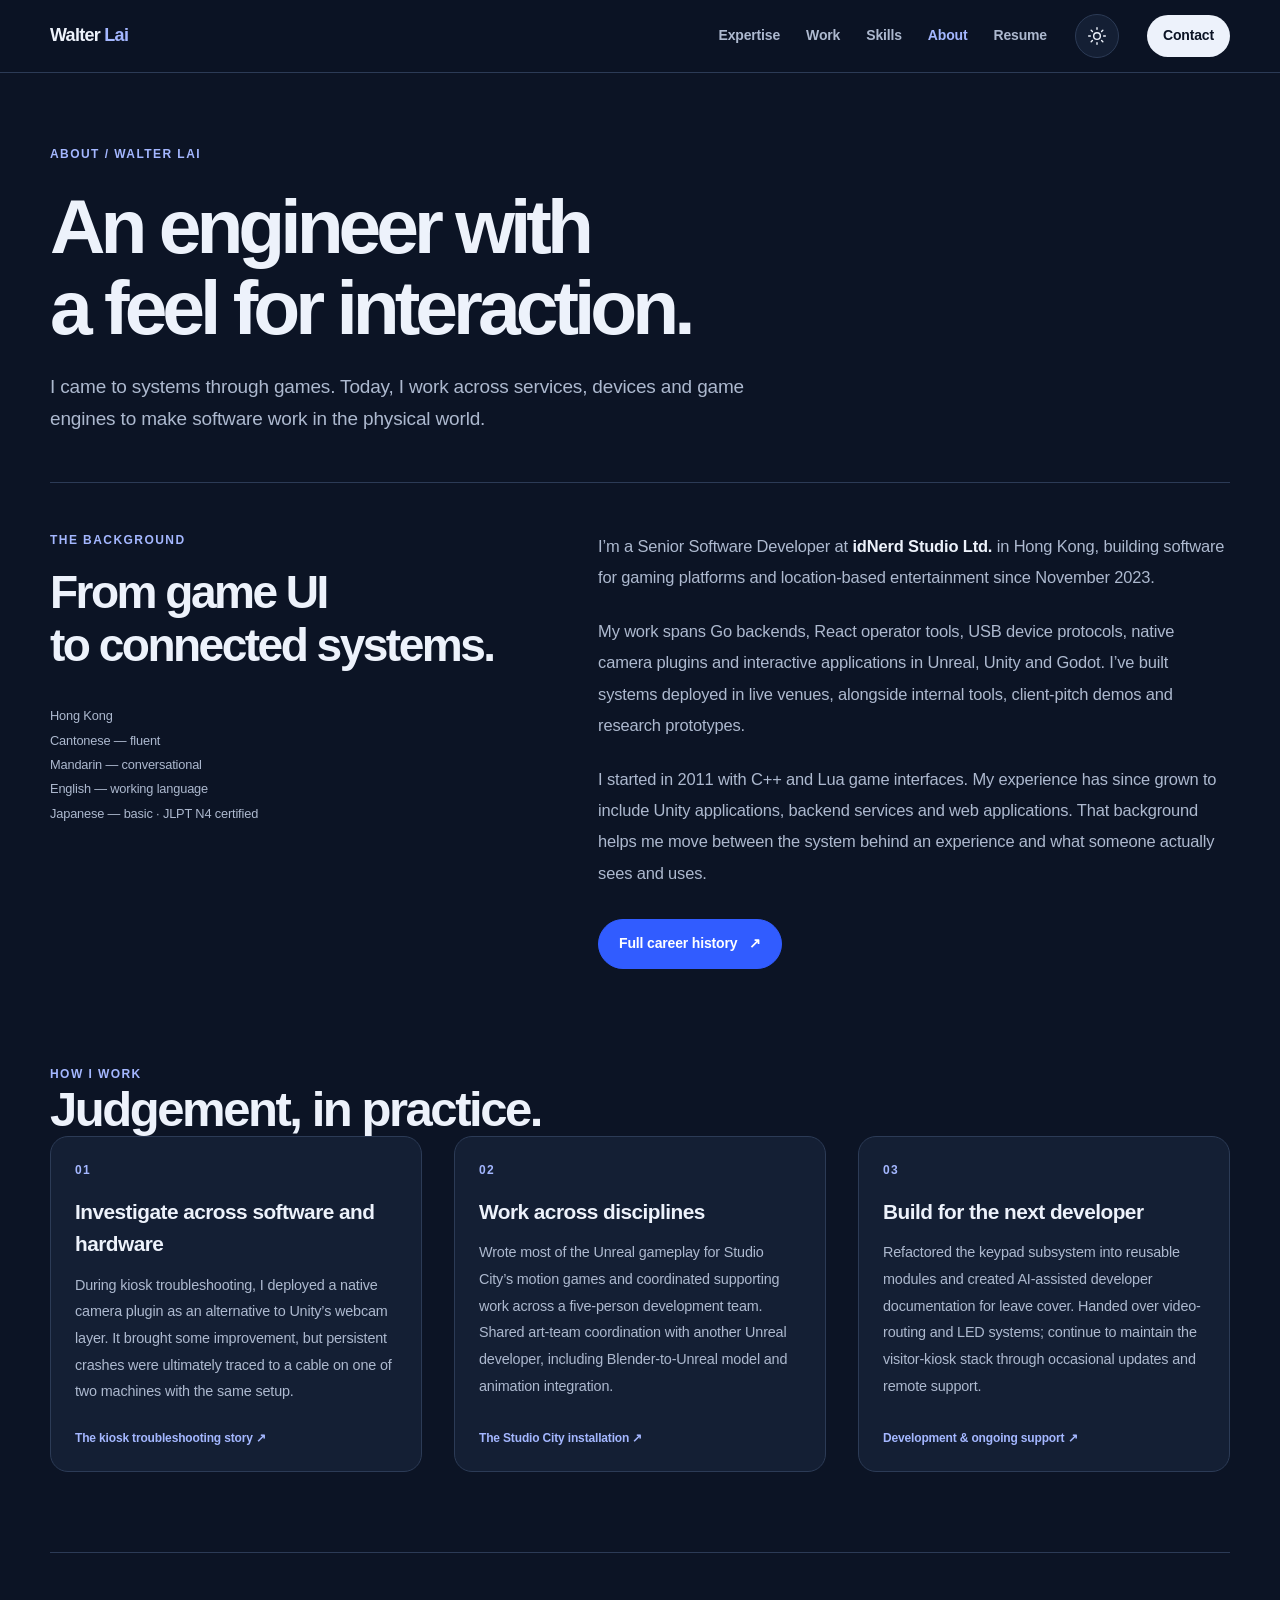
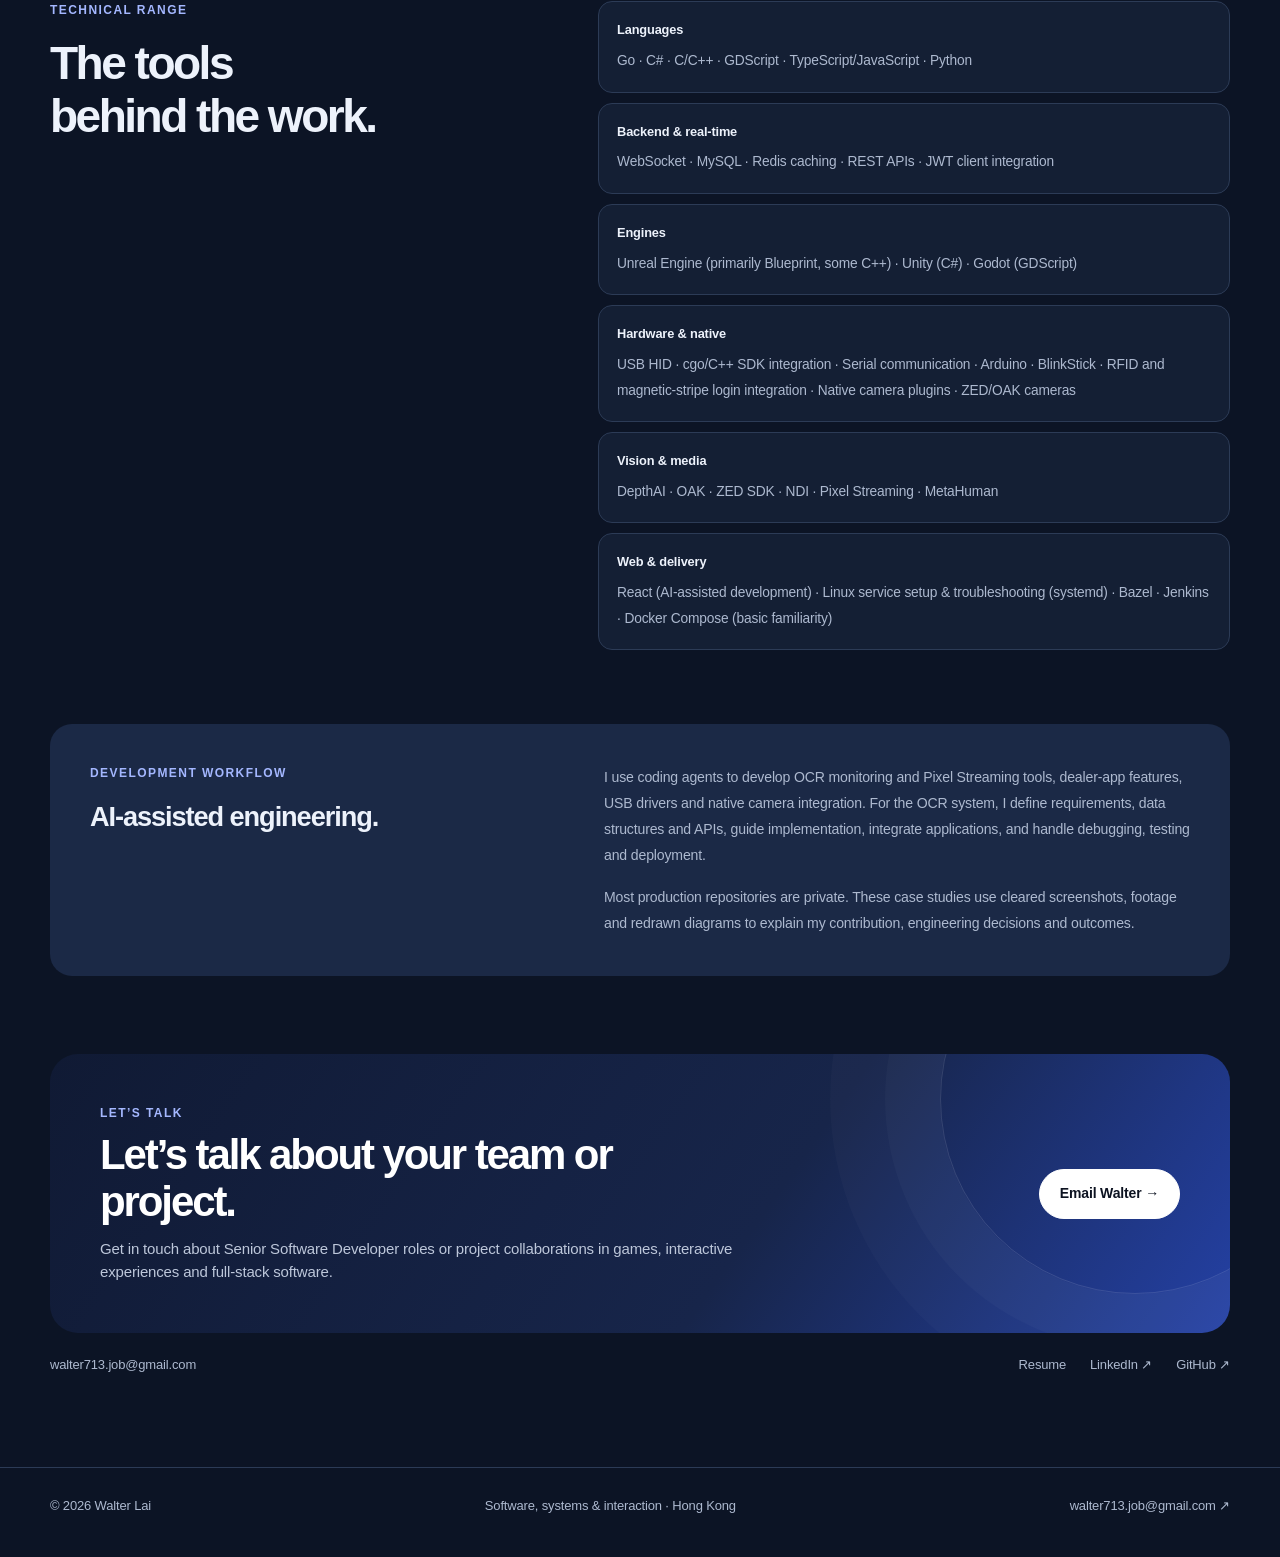
==== about/index.html @ 83c68d2c "Deploy 89b0aed Publish the approved portfolio snapshot.  Co-Authored-By: Codex <noreply@openai.com>" ====
<!DOCTYPE html><html lang="en" data-theme="dark"> <head><meta charset="utf-8"><meta name="viewport" content="width=device-width, initial-scale=1"><meta name="description" content="Hong Kong software developer working across Go systems, hardware and interactive experiences. Professional background, engineering approach and technical skills."><title>About — Walter Lai</title><link rel="canonical" href="https://walterlcy713.github.io/about/"><link rel="icon" href="/favicon.svg" type="image/svg+xml"><meta name="theme-color" content="#0c1425"><script>
      // Apply the saved choice before the first paint; dark is the default.
      let savedTheme;
      try { savedTheme = localStorage.getItem('walter-theme'); } catch {}
      const initialTheme = savedTheme === 'light' ? 'light' : 'dark';
      document.documentElement.dataset.theme = initialTheme;
      document.querySelector('meta[name="theme-color"]')?.setAttribute('content', initialTheme === 'dark' ? '#0c1425' : '#f7f8fb');
    </script><meta property="og:type" content="website"><meta property="og:site_name" content="Walter Lai"><meta property="og:title" content="About — Walter Lai"><meta property="og:description" content="Hong Kong software developer working across Go systems, hardware and interactive experiences. Professional background, engineering approach and technical skills."><meta property="og:image" content="https://walterlcy713.github.io/og.png"><meta property="og:url" content="https://walterlcy713.github.io/about/"><meta name="twitter:card" content="summary_large_image"><meta name="twitter:title" content="About — Walter Lai"><meta name="twitter:description" content="Hong Kong software developer working across Go systems, hardware and interactive experiences. Professional background, engineering approach and technical skills."><meta name="twitter:image" content="https://walterlcy713.github.io/og.png"><link rel="stylesheet" href="/_astro/about.DS9-HqsU.css">
<style>.about-story[data-astro-cid-kh7btl4r]{display:grid;grid-template-columns:1fr 1.35fr;gap:5rem;border-top:1px solid var(--line);padding-block:3rem}.about-story[data-astro-cid-kh7btl4r] h2[data-astro-cid-kh7btl4r],.skills-section[data-astro-cid-kh7btl4r] h2[data-astro-cid-kh7btl4r]{font-size:clamp(2rem,3.6vw,3.2rem);font-weight:750;letter-spacing:-.055em;line-height:1.15;margin-top:1rem}.location[data-astro-cid-kh7btl4r]{font-size:.8rem;color:var(--muted);line-height:1.9;margin-top:2rem}.story-copy[data-astro-cid-kh7btl4r] p[data-astro-cid-kh7btl4r]{font-size:1.03rem;color:var(--muted);line-height:1.9;margin-bottom:1.4rem}.story-copy[data-astro-cid-kh7btl4r] strong[data-astro-cid-kh7btl4r]{color:var(--ink);font-weight:600}.story-copy[data-astro-cid-kh7btl4r] .button[data-astro-cid-kh7btl4r]{margin-top:.5rem}.approach-section[data-astro-cid-kh7btl4r]{margin-top:3rem}.approach-grid[data-astro-cid-kh7btl4r]{display:grid;grid-template-columns:repeat(3,1fr);gap:2rem}.approach-grid[data-astro-cid-kh7btl4r] article[data-astro-cid-kh7btl4r]{border:1px solid var(--line);border-radius:18px;background:var(--panel);padding:24px;display:flex;flex-direction:column;align-items:start}.approach-grid[data-astro-cid-kh7btl4r] h3[data-astro-cid-kh7btl4r]{font-size:1.3rem;letter-spacing:-.025em;font-weight:550;margin-block:1rem .7rem}.approach-grid[data-astro-cid-kh7btl4r] article[data-astro-cid-kh7btl4r]>p[data-astro-cid-kh7btl4r]:not(.eyebrow){font-size:.9rem;color:var(--muted);line-height:1.85;margin-bottom:1.5rem}.approach-grid[data-astro-cid-kh7btl4r] .text-link[data-astro-cid-kh7btl4r]{margin-top:auto;font-size:.75rem}.skills-section[data-astro-cid-kh7btl4r]{margin-top:5rem;display:grid;grid-template-columns:1fr 1.35fr;gap:5rem;padding-top:3rem;border-top:1px solid var(--line)}.skills-section[data-astro-cid-kh7btl4r] dl[data-astro-cid-kh7btl4r]>div[data-astro-cid-kh7btl4r]{border:1px solid var(--line);background:var(--panel);border-radius:14px;padding:18px;margin-bottom:10px}.skills-section[data-astro-cid-kh7btl4r] dt[data-astro-cid-kh7btl4r]{font-size:.8rem;font-weight:600;margin-bottom:.5rem}.skills-section[data-astro-cid-kh7btl4r] dd[data-astro-cid-kh7btl4r]{color:var(--muted);font-size:.86rem;line-height:1.85}.workflow[data-astro-cid-kh7btl4r]{display:grid;grid-template-columns:1fr 1.35fr;gap:5rem;padding:2.5rem;border-radius:22px;background:var(--soft);margin-top:4rem}.workflow[data-astro-cid-kh7btl4r] h2[data-astro-cid-kh7btl4r]{font-size:1.7rem;letter-spacing:-.04em;font-weight:550;margin-top:.8rem}.workflow[data-astro-cid-kh7btl4r] div[data-astro-cid-kh7btl4r]>p[data-astro-cid-kh7btl4r]:not(.eyebrow){color:var(--muted);line-height:1.85;font-size:.88rem}.workflow[data-astro-cid-kh7btl4r] div[data-astro-cid-kh7btl4r]>p[data-astro-cid-kh7btl4r]+p[data-astro-cid-kh7btl4r]{margin-top:1rem}@media (max-width: 760px){.about-story[data-astro-cid-kh7btl4r],.skills-section[data-astro-cid-kh7btl4r],.workflow[data-astro-cid-kh7btl4r]{grid-template-columns:1fr;gap:2rem}.approach-grid[data-astro-cid-kh7btl4r]{grid-template-columns:1fr}.workflow[data-astro-cid-kh7btl4r]{padding:1.5rem}}
</style><script type="module">const t=document.querySelector(".theme-toggle"),c=e=>{document.documentElement.dataset.theme=e,document.querySelector('meta[name="theme-color"]')?.setAttribute("content",e==="dark"?"#0c1425":"#f7f8fb");const n=`Switch to ${e==="dark"?"light":"dark"} theme`;t?.setAttribute("aria-label",n),t?.setAttribute("title",n)};c(document.documentElement.dataset.theme==="light"?"light":"dark");t&&(t.hidden=!1,t.addEventListener("click",()=>{const e=document.documentElement.dataset.theme==="dark"?"light":"dark";c(e);try{localStorage.setItem("walter-theme",e)}catch{}}));const o=document.querySelector(".mobile-menu");o?.querySelectorAll("a").forEach(e=>{e.addEventListener("click",()=>{o.open=!1})});document.addEventListener("keydown",e=>{e.key!=="Escape"||!o?.open||(o.open=!1,o.querySelector("summary")?.focus())});
</script></head> <body> <a class="skip-link" href="#main">Skip to content</a> <header class="site-header"> <div class="site-width header-inner"> <a href="/" class="wordmark">Walter <span>Lai</span></a> <nav class="site-nav" aria-label="Main navigation"> <a href="/#expertise">Expertise</a><a href="/#work">Work</a><a href="/#skills">Skills</a><a href="/about/" aria-current="page">About</a><a href="/resume/">Resume</a> </nav> <button class="theme-toggle" type="button" aria-label="Switch to light theme" title="Switch to light theme" hidden> <svg class="theme-sun" width="20" height="20" viewBox="0 0 24 24" fill="none" stroke="currentColor" stroke-width="1.7" stroke-linecap="round" aria-hidden="true"><circle cx="12" cy="12" r="4"></circle><path d="M12 2v2m0 16v2M2 12h2m16 0h2M5 5l1.5 1.5m11 11L19 19M5 19l1.5-1.5m11-11L19 5"></path></svg> <svg class="theme-moon" width="20" height="20" viewBox="0 0 24 24" fill="none" stroke="currentColor" stroke-width="1.7" stroke-linecap="round" stroke-linejoin="round" aria-hidden="true"><path d="M20.5 13.5A8.5 8.5 0 0 1 10.5 3.5a8.5 8.5 0 1 0 10 10Z"></path></svg> </button> <a class="header-contact" href="mailto:walter713.job@gmail.com">Contact</a> <details class="mobile-menu"><summary>Menu</summary><nav aria-label="Mobile navigation"><a href="/#expertise">Expertise</a><a href="/#work">Work</a><a href="/#skills">Skills</a><a href="/about/">About</a><a href="/resume/">Resume</a></nav></details> </div> </header> <main id="main" class="site-width" tabindex="-1"> <header class="page-intro" data-astro-cid-kh7btl4r><p class="eyebrow accent" data-astro-cid-kh7btl4r>About / Walter Lai</p><h1 data-astro-cid-kh7btl4r>An engineer with<br data-astro-cid-kh7btl4r>a feel for interaction.</h1><p class="lede" data-astro-cid-kh7btl4r>I came to systems through games. Today, I work across services, devices and game engines to make software work in the physical world.</p></header> <section class="about-story" aria-labelledby="background-heading" data-astro-cid-kh7btl4r> <div data-astro-cid-kh7btl4r><p class="eyebrow accent" data-astro-cid-kh7btl4r>The background</p><h2 id="background-heading" data-astro-cid-kh7btl4r>From game UI<br data-astro-cid-kh7btl4r>to connected systems.</h2><p class="location" data-astro-cid-kh7btl4r>Hong Kong<br data-astro-cid-kh7btl4r>Cantonese — fluent<br data-astro-cid-kh7btl4r>Mandarin — conversational<br data-astro-cid-kh7btl4r>English — working language<br data-astro-cid-kh7btl4r>Japanese — basic · JLPT N4 certified</p></div> <div class="story-copy" data-astro-cid-kh7btl4r> <p data-astro-cid-kh7btl4r>I’m a Senior Software Developer at <strong data-astro-cid-kh7btl4r>idNerd Studio Ltd.</strong> in Hong Kong, building software for gaming platforms and location-based entertainment since November 2023.</p> <p data-astro-cid-kh7btl4r>My work spans Go backends, React operator tools, USB device protocols, native camera plugins and interactive applications in Unreal, Unity and Godot. I’ve built systems deployed in live venues, alongside internal tools, client-pitch demos and research prototypes.</p> <p data-astro-cid-kh7btl4r>I started in 2011 with C++ and Lua game interfaces. My experience has since grown to include Unity applications, backend services and web applications. That background helps me move between the system behind an experience and what someone actually sees and uses.</p> <a class="button button-primary" href="/resume/" data-astro-cid-kh7btl4r>Full career history <span aria-hidden="true" data-astro-cid-kh7btl4r>↗</span></a> </div> </section> <section class="approach-section" aria-labelledby="approach-heading" data-astro-cid-kh7btl4r> <p class="eyebrow accent" data-astro-cid-kh7btl4r>How I work</p><div class="section-heading" data-astro-cid-kh7btl4r><h2 id="approach-heading" data-astro-cid-kh7btl4r>Judgement, in practice.</h2></div> <div class="approach-grid" data-astro-cid-kh7btl4r><article data-astro-cid-kh7btl4r><p class="eyebrow accent" data-astro-cid-kh7btl4r>01</p><h3 data-astro-cid-kh7btl4r>Investigate across software and hardware</h3><p data-astro-cid-kh7btl4r>During kiosk troubleshooting, I deployed a native camera plugin as an alternative to Unity’s webcam layer. It brought some improvement, but persistent crashes were ultimately traced to a cable on one of two machines with the same setup.</p><a class="text-link" href="/projects/immersive-kiosk/" data-astro-cid-kh7btl4r>The kiosk troubleshooting story ↗</a></article><article data-astro-cid-kh7btl4r><p class="eyebrow accent" data-astro-cid-kh7btl4r>02</p><h3 data-astro-cid-kh7btl4r>Work across disciplines</h3><p data-astro-cid-kh7btl4r>Wrote most of the Unreal gameplay for Studio City’s motion games and coordinated supporting work across a five-person development team. Shared art-team coordination with another Unreal developer, including Blender-to-Unreal model and animation integration.</p><a class="text-link" href="/projects/attraction-games/" data-astro-cid-kh7btl4r>The Studio City installation ↗</a></article><article data-astro-cid-kh7btl4r><p class="eyebrow accent" data-astro-cid-kh7btl4r>03</p><h3 data-astro-cid-kh7btl4r>Build for the next developer</h3><p data-astro-cid-kh7btl4r>Refactored the keypad subsystem into reusable modules and created AI-assisted developer documentation for leave cover. Handed over video-routing and LED systems; continue to maintain the visitor-kiosk stack through occasional updates and remote support.</p><a class="text-link" href="/projects/immersive-kiosk/" data-astro-cid-kh7btl4r>Development &amp; ongoing support ↗</a></article></div> </section> <section class="skills-section" aria-labelledby="skills-heading" data-astro-cid-kh7btl4r><div data-astro-cid-kh7btl4r><p class="eyebrow accent" data-astro-cid-kh7btl4r>Technical range</p><h2 id="skills-heading" data-astro-cid-kh7btl4r>The tools<br data-astro-cid-kh7btl4r>behind the work.</h2></div><dl data-astro-cid-kh7btl4r><div data-astro-cid-kh7btl4r><dt data-astro-cid-kh7btl4r>Languages</dt><dd data-astro-cid-kh7btl4r>Go · C# · C/C++ · GDScript · TypeScript/JavaScript · Python</dd></div><div data-astro-cid-kh7btl4r><dt data-astro-cid-kh7btl4r>Backend &amp; real-time</dt><dd data-astro-cid-kh7btl4r>WebSocket · MySQL · Redis caching · REST APIs · JWT client integration</dd></div><div data-astro-cid-kh7btl4r><dt data-astro-cid-kh7btl4r>Engines</dt><dd data-astro-cid-kh7btl4r>Unreal Engine (primarily Blueprint, some C++) · Unity (C#) · Godot (GDScript)</dd></div><div data-astro-cid-kh7btl4r><dt data-astro-cid-kh7btl4r>Hardware &amp; native</dt><dd data-astro-cid-kh7btl4r>USB HID · cgo/C++ SDK integration · Serial communication · Arduino · BlinkStick · RFID and magnetic-stripe login integration · Native camera plugins · ZED/OAK cameras</dd></div><div data-astro-cid-kh7btl4r><dt data-astro-cid-kh7btl4r>Vision &amp; media</dt><dd data-astro-cid-kh7btl4r>DepthAI · OAK · ZED SDK · NDI · Pixel Streaming · MetaHuman</dd></div><div data-astro-cid-kh7btl4r><dt data-astro-cid-kh7btl4r>Web &amp; delivery</dt><dd data-astro-cid-kh7btl4r>React (AI-assisted development) · Linux service setup &amp; troubleshooting (systemd) · Bazel · Jenkins · Docker Compose (basic familiarity)</dd></div></dl></section> <section class="workflow" aria-labelledby="workflow-heading" data-astro-cid-kh7btl4r><div data-astro-cid-kh7btl4r><p class="eyebrow accent" data-astro-cid-kh7btl4r>Development workflow</p><h2 id="workflow-heading" data-astro-cid-kh7btl4r>AI-assisted engineering.</h2></div><div data-astro-cid-kh7btl4r><p data-astro-cid-kh7btl4r>I use coding agents to develop OCR monitoring and Pixel Streaming tools, dealer-app features, USB drivers and native camera integration. For the OCR system, I define requirements, data structures and APIs, guide implementation, integrate applications, and handle debugging, testing and deployment.</p><p data-astro-cid-kh7btl4r>Most production repositories are private. These case studies use cleared screenshots, footage and redrawn diagrams to explain my contribution, engineering decisions and outcomes.</p></div></section> <section class="contact-section" aria-labelledby="contact-heading"> <div class="contact-callout"> <div> <p class="eyebrow">Let’s talk</p> <h2 id="contact-heading">Let’s talk about your team or project.</h2> <p>Get in touch about Senior Software Developer roles or project collaborations in games, interactive experiences and full-stack software.</p> </div> <a class="button" href="mailto:walter713.job@gmail.com">Email Walter →</a> </div> <div class="contact-links"> <a href="mailto:walter713.job@gmail.com">walter713.job@gmail.com</a> <div class="social-links"> <a href="/resume/">Resume</a> <a href="https://www.linkedin.com/in/walter-lai-03a756169/" target="_blank" rel="noopener noreferrer">LinkedIn ↗</a> <a href="https://github.com/walterlcy713" target="_blank" rel="noopener noreferrer">GitHub ↗</a> </div> </div> </section> </main> <footer class="site-footer"> <div class="site-width footer-inner"> <span>© 2026 Walter Lai</span> <span>Software, systems & interaction · Hong Kong</span> <a href="mailto:walter713.job@gmail.com">walter713.job@gmail.com ↗</a> </div> </footer>  </body> </html>
---- _astro/about.DS9-HqsU.css ----
*,:before,:after{--tw-border-spacing-x: 0;--tw-border-spacing-y: 0;--tw-translate-x: 0;--tw-translate-y: 0;--tw-rotate: 0;--tw-skew-x: 0;--tw-skew-y: 0;--tw-scale-x: 1;--tw-scale-y: 1;--tw-pan-x: ;--tw-pan-y: ;--tw-pinch-zoom: ;--tw-scroll-snap-strictness: proximity;--tw-gradient-from-position: ;--tw-gradient-via-position: ;--tw-gradient-to-position: ;--tw-ordinal: ;--tw-slashed-zero: ;--tw-numeric-figure: ;--tw-numeric-spacing: ;--tw-numeric-fraction: ;--tw-ring-inset: ;--tw-ring-offset-width: 0px;--tw-ring-offset-color: #fff;--tw-ring-color: rgb(59 130 246 / .5);--tw-ring-offset-shadow: 0 0 #0000;--tw-ring-shadow: 0 0 #0000;--tw-shadow: 0 0 #0000;--tw-shadow-colored: 0 0 #0000;--tw-blur: ;--tw-brightness: ;--tw-contrast: ;--tw-grayscale: ;--tw-hue-rotate: ;--tw-invert: ;--tw-saturate: ;--tw-sepia: ;--tw-drop-shadow: ;--tw-backdrop-blur: ;--tw-backdrop-brightness: ;--tw-backdrop-contrast: ;--tw-backdrop-grayscale: ;--tw-backdrop-hue-rotate: ;--tw-backdrop-invert: ;--tw-backdrop-opacity: ;--tw-backdrop-saturate: ;--tw-backdrop-sepia: ;--tw-contain-size: ;--tw-contain-layout: ;--tw-contain-paint: ;--tw-contain-style: }::backdrop{--tw-border-spacing-x: 0;--tw-border-spacing-y: 0;--tw-translate-x: 0;--tw-translate-y: 0;--tw-rotate: 0;--tw-skew-x: 0;--tw-skew-y: 0;--tw-scale-x: 1;--tw-scale-y: 1;--tw-pan-x: ;--tw-pan-y: ;--tw-pinch-zoom: ;--tw-scroll-snap-strictness: proximity;--tw-gradient-from-position: ;--tw-gradient-via-position: ;--tw-gradient-to-position: ;--tw-ordinal: ;--tw-slashed-zero: ;--tw-numeric-figure: ;--tw-numeric-spacing: ;--tw-numeric-fraction: ;--tw-ring-inset: ;--tw-ring-offset-width: 0px;--tw-ring-offset-color: #fff;--tw-ring-color: rgb(59 130 246 / .5);--tw-ring-offset-shadow: 0 0 #0000;--tw-ring-shadow: 0 0 #0000;--tw-shadow: 0 0 #0000;--tw-shadow-colored: 0 0 #0000;--tw-blur: ;--tw-brightness: ;--tw-contrast: ;--tw-grayscale: ;--tw-hue-rotate: ;--tw-invert: ;--tw-saturate: ;--tw-sepia: ;--tw-drop-shadow: ;--tw-backdrop-blur: ;--tw-backdrop-brightness: ;--tw-backdrop-contrast: ;--tw-backdrop-grayscale: ;--tw-backdrop-hue-rotate: ;--tw-backdrop-invert: ;--tw-backdrop-opacity: ;--tw-backdrop-saturate: ;--tw-backdrop-sepia: ;--tw-contain-size: ;--tw-contain-layout: ;--tw-contain-paint: ;--tw-contain-style: }*,:before,:after{box-sizing:border-box;border-width:0;border-style:solid;border-color:#e5e7eb}:before,:after{--tw-content: ""}html,:host{line-height:1.5;-webkit-text-size-adjust:100%;-moz-tab-size:4;-o-tab-size:4;tab-size:4;font-family:ui-sans-serif,system-ui,sans-serif,"Apple Color Emoji","Segoe UI Emoji",Segoe UI Symbol,"Noto Color Emoji";font-feature-settings:normal;font-variation-settings:normal;-webkit-tap-highlight-color:transparent}body{margin:0;line-height:inherit}hr{height:0;color:inherit;border-top-width:1px}abbr:where([title]){-webkit-text-decoration:underline dotted;text-decoration:underline dotted}h1,h2,h3,h4,h5,h6{font-size:inherit;font-weight:inherit}a{color:inherit;text-decoration:inherit}b,strong{font-weight:bolder}code,kbd,samp,pre{font-family:ui-monospace,SFMono-Regular,Menlo,Monaco,Consolas,Liberation Mono,Courier New,monospace;font-feature-settings:normal;font-variation-settings:normal;font-size:1em}small{font-size:80%}sub,sup{font-size:75%;line-height:0;position:relative;vertical-align:baseline}sub{bottom:-.25em}sup{top:-.5em}table{text-indent:0;border-color:inherit;border-collapse:collapse}button,input,optgroup,select,textarea{font-family:inherit;font-feature-settings:inherit;font-variation-settings:inherit;font-size:100%;font-weight:inherit;line-height:inherit;letter-spacing:inherit;color:inherit;margin:0;padding:0}button,select{text-transform:none}button,input:where([type=button]),input:where([type=reset]),input:where([type=submit]){-webkit-appearance:button;background-color:transparent;background-image:none}:-moz-focusring{outline:auto}:-moz-ui-invalid{box-shadow:none}progress{vertical-align:baseline}::-webkit-inner-spin-button,::-webkit-outer-spin-button{height:auto}[type=search]{-webkit-appearance:textfield;outline-offset:-2px}::-webkit-search-decoration{-webkit-appearance:none}::-webkit-file-upload-button{-webkit-appearance:button;font:inherit}summary{display:list-item}blockquote,dl,dd,h1,h2,h3,h4,h5,h6,hr,figure,p,pre{margin:0}fieldset{margin:0;padding:0}legend{padding:0}ol,ul,menu{list-style:none;margin:0;padding:0}dialog{padding:0}textarea{resize:vertical}input::-moz-placeholder,textarea::-moz-placeholder{opacity:1;color:#9ca3af}input::placeholder,textarea::placeholder{opacity:1;color:#9ca3af}button,[role=button]{cursor:pointer}:disabled{cursor:default}img,svg,video,canvas,audio,iframe,embed,object{display:block;vertical-align:middle}img,video{max-width:100%;height:auto}[hidden]:where(:not([hidden=until-found])){display:none}.static{position:static}.fixed{position:fixed}.absolute{position:absolute}.relative{position:relative}.sticky{position:sticky}.block{display:block}.flex{display:flex}.table{display:table}.grid{display:grid}.hidden{display:none}.flex-shrink{flex-shrink:1}.transform{transform:translate(var(--tw-translate-x),var(--tw-translate-y)) rotate(var(--tw-rotate)) skew(var(--tw-skew-x)) skewY(var(--tw-skew-y)) scaleX(var(--tw-scale-x)) scaleY(var(--tw-scale-y))}.flex-wrap{flex-wrap:wrap}.border{border-width:1px}.uppercase{text-transform:uppercase}.underline{text-decoration-line:underline}.filter{filter:var(--tw-blur) var(--tw-brightness) var(--tw-contrast) var(--tw-grayscale) var(--tw-hue-rotate) var(--tw-invert) var(--tw-saturate) var(--tw-sepia) var(--tw-drop-shadow)}.transition{transition-property:color,background-color,border-color,text-decoration-color,fill,stroke,opacity,box-shadow,transform,filter,backdrop-filter;transition-timing-function:cubic-bezier(.4,0,.2,1);transition-duration:.15s}:root{color-scheme:dark;--paper: #0c1425;--ink: #edf2fb;--muted: #adb9cf;--line: #2c3b56;--accent: #a4b7ff;--action: #315cff;--action-hover: #2449df;--soft: #1b2946;--green: #69d5b0;--panel: #141f34;--navy: #182746;--header: rgba(12,20,37,.93);--inverse: #0c1425;--selection: #314b86;--shadow: 0 18px 60px rgba(0,0,0,.18)}:root[data-theme=light]{color-scheme:light;--paper: #f7f8fb;--ink: #0d1321;--muted: #5b6474;--line: #dfe4ec;--accent: #315cff;--soft: #edf1ff;--green: #16835b;--panel: #fff;--navy: #101a34;--header: rgba(247,248,251,.93);--inverse: #fff;--selection: #d7e1ff;--shadow: 0 18px 60px rgba(20,31,59,.08)}*{box-sizing:border-box}html{scroll-behavior:smooth;scroll-padding-top:6rem}body{margin:0;background:var(--paper);color:var(--ink);font-family:Inter,ui-sans-serif,-apple-system,BlinkMacSystemFont,Segoe UI,sans-serif;line-height:1.55;letter-spacing:-.01em;-webkit-font-smoothing:antialiased}::-moz-selection{background:var(--selection);color:var(--ink)}::selection{background:var(--selection);color:var(--ink)}a{color:inherit}button,input{font:inherit}button,a{-webkit-tap-highlight-color:transparent}:focus-visible{outline:2px solid var(--accent);outline-offset:5px}img{display:block;max-width:100%}.site-width{width:min(100% - 40px,1180px);margin-inline:auto}.site-header{position:sticky;top:0;z-index:20;background:var(--header);backdrop-filter:blur(18px);border-bottom:1px solid var(--line)}.header-inner{min-height:72px;display:flex;align-items:center;justify-content:space-between;gap:28px}.wordmark{font-size:18px;font-weight:800;letter-spacing:-.04em;text-decoration:none;white-space:nowrap}.wordmark span{color:var(--accent)}.site-nav{display:flex;align-items:center;gap:26px;color:var(--muted);font-size:14px;font-weight:650;margin-left:auto}.site-nav a{text-decoration:none;padding-block:.7rem}.site-nav a:hover,.site-nav a[aria-current=page]{color:var(--accent)}.header-contact{padding:10px 16px;background:var(--ink);color:var(--inverse);border-radius:999px;font-size:14px;font-weight:750;text-decoration:none;white-space:nowrap}.header-contact:hover{background:var(--action);color:#fff}.theme-toggle{display:inline-grid;place-items:center;flex-shrink:0;width:44px;height:44px;border:1px solid var(--line);border-radius:50%;background:var(--panel);color:var(--ink);cursor:pointer}.theme-toggle:hover{border-color:var(--accent);color:var(--accent)}.theme-toggle[hidden],.theme-moon{display:none}:root[data-theme=light] .theme-sun{display:none}:root[data-theme=light] .theme-moon{display:block}.mobile-menu{display:none}.skip-link{position:absolute;top:-100px;left:1rem;padding:.75rem;z-index:30;background:var(--ink);color:var(--inverse)}.skip-link:focus{top:1rem}.eyebrow{font-size:12px;font-weight:800;letter-spacing:.12em;text-transform:uppercase;line-height:1.6}.accent{color:var(--accent)}.button{display:inline-flex;justify-content:center;align-items:center;gap:.75rem;min-height:48px;padding:13px 20px;border:1px solid var(--line);border-radius:999px;background:var(--panel);color:var(--ink);text-decoration:none;font-size:14px;font-weight:750;transition:transform .2s,box-shadow .2s,background .2s}.button-primary{background:var(--action);border-color:var(--action);color:#fff}.button:hover{transform:translateY(-1px);box-shadow:0 10px 26px #315cff26}.button-primary:hover{background:var(--action-hover)}.text-link{color:var(--accent);font-size:14px;font-weight:700;text-decoration:none}.text-link:hover{text-decoration:underline;text-underline-offset:4px}.page-intro{padding:72px 0 48px}.page-intro h1{font-size:clamp(2.8rem,6vw,5rem);line-height:1.05;letter-spacing:-.065em;font-weight:800;margin:22px 0 24px;max-width:1000px}.page-intro .lede{max-width:760px;font-size:19px;line-height:1.65;color:var(--muted)}.section-heading{display:flex;justify-content:space-between;align-items:end;gap:30px}.section-heading h2{font-size:clamp(32px,4vw,49px);font-weight:750;letter-spacing:-.05em;line-height:1.05}.tags{display:flex;flex-wrap:wrap;gap:6px}.tag{border:1px solid var(--line);border-radius:999px;background:var(--panel);padding:6px 10px;font-size:11px;color:var(--muted)}.contact-section{margin-block:78px 92px}.contact-callout{background:linear-gradient(125deg,#101a34,#17254a 60%,#315cff 140%);border-radius:28px;padding:50px;color:#fff;display:grid;grid-template-columns:1fr auto;align-items:center;gap:30px;overflow:hidden;position:relative}.contact-callout:after{content:"";position:absolute;right:-100px;top:-150px;width:390px;height:390px;border:1px solid rgba(255,255,255,.12);border-radius:50%;box-shadow:0 0 0 55px #ffffff06,0 0 0 110px #ffffff05;pointer-events:none}.contact-callout>*{position:relative;z-index:1}.contact-callout .eyebrow{color:#a5b8ff}.contact-callout h2{margin-top:9px;font-size:clamp(30px,3.5vw,42px);letter-spacing:-.05em;font-weight:750;line-height:1.1;max-width:650px}.contact-callout p:not(.eyebrow){color:#bdc7da;margin-top:12px;max-width:640px;font-size:15px}.contact-callout .button{background:#fff;color:#0d1321;border-color:#fff}.contact-links{display:flex;justify-content:space-between;align-items:center;flex-wrap:wrap;gap:18px;margin-top:22px;font-size:13px;color:var(--muted)}.contact-links>a{text-decoration:none;overflow-wrap:anywhere}.social-links{display:flex;gap:24px}.social-links a{text-decoration:none}.social-links a:hover,.contact-links>a:hover{color:var(--accent)}.site-footer{border-top:1px solid var(--line)}.footer-inner{padding-block:28px 40px;display:flex;justify-content:space-between;flex-wrap:wrap;gap:18px;color:var(--muted);font-size:13px}.footer-inner a{text-decoration:none}.resume-page .text-slate-100,.resume-page .text-slate-200,.resume-page .text-slate-300{color:var(--ink)}.resume-page .text-slate-400,.resume-page .text-slate-500{color:var(--muted)}.resume-page .text-sky-400{color:var(--accent)}.resume-page .border-slate-800,.resume-page .border-slate-700{border-color:var(--line)}@media (max-width: 760px){.site-width{width:calc(100% - 32px)}.header-inner{min-height:68px;gap:12px}.site-nav{display:none}.theme-toggle{margin-left:auto;width:40px;height:40px}.header-contact{padding:9px 14px;font-size:12px}.mobile-menu{display:block;font-size:13px}.mobile-menu summary{cursor:pointer;padding:10px 0}.mobile-menu nav{position:absolute;left:16px;right:16px;top:68px;display:grid;grid-template-columns:1fr 1fr;gap:8px;padding:18px;background:var(--panel);border:1px solid var(--line);border-radius:16px;box-shadow:var(--shadow)}.mobile-menu nav a{padding:10px;border-radius:8px;text-decoration:none}.mobile-menu nav a:hover{background:var(--soft);color:var(--accent)}.page-intro{padding-top:48px}.section-heading{align-items:start;flex-direction:column;gap:18px}.contact-section{margin-block:56px 64px}.contact-callout{grid-template-columns:1fr;padding:34px 26px}.contact-callout .button{justify-self:start}}@media (prefers-reduced-motion: reduce){html{scroll-behavior:auto}*,*:before,*:after{animation:none!important;transition:none!important}}@media print{:root,:root[data-theme]{color-scheme:light;--paper: #fff;--panel: #fff;--ink: #111;--muted: #555;--line: #ccc;--accent: #111;--soft: #fff;--green: #111}@page{margin:14mm 15mm}body{background:#fff!important;color:#000!important}.site-header,.site-footer,.contact-section,.skip-link{display:none!important}.site-width{width:100%;max-width:none}a{color:inherit!important}}
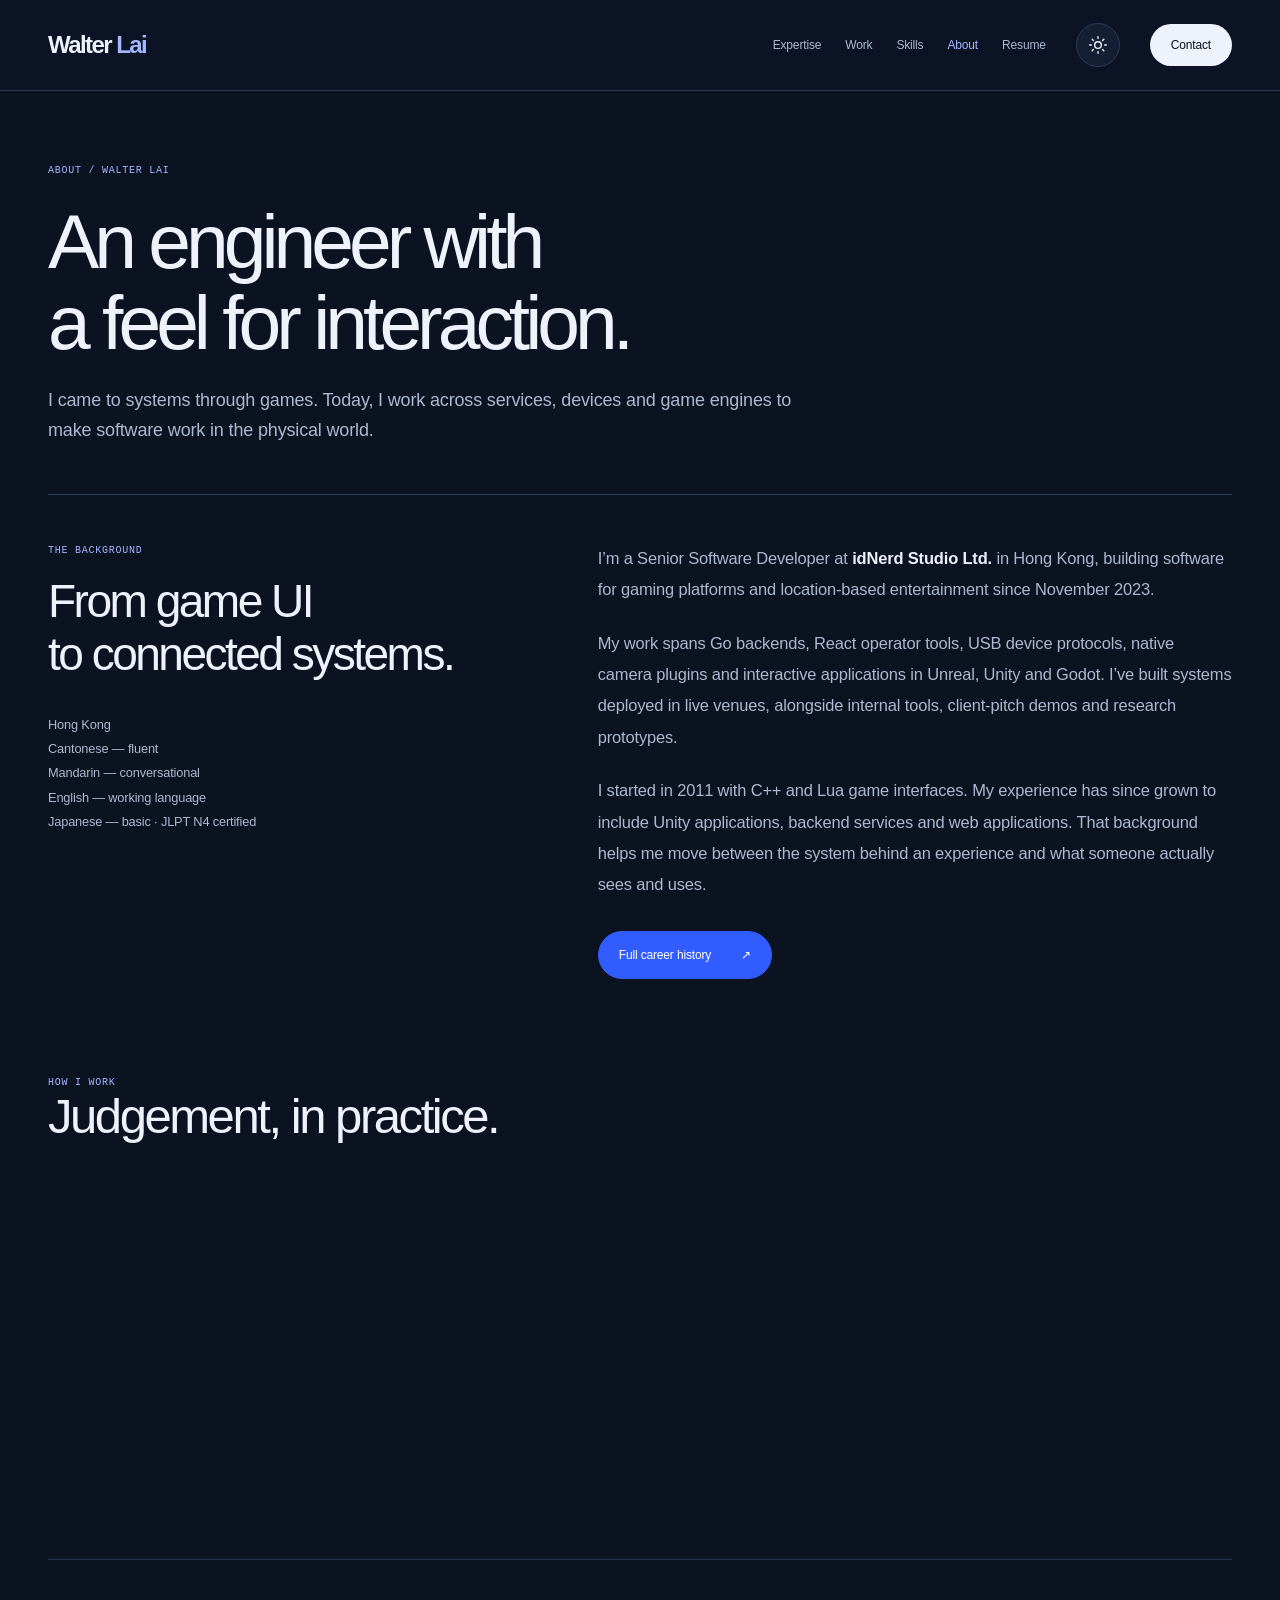
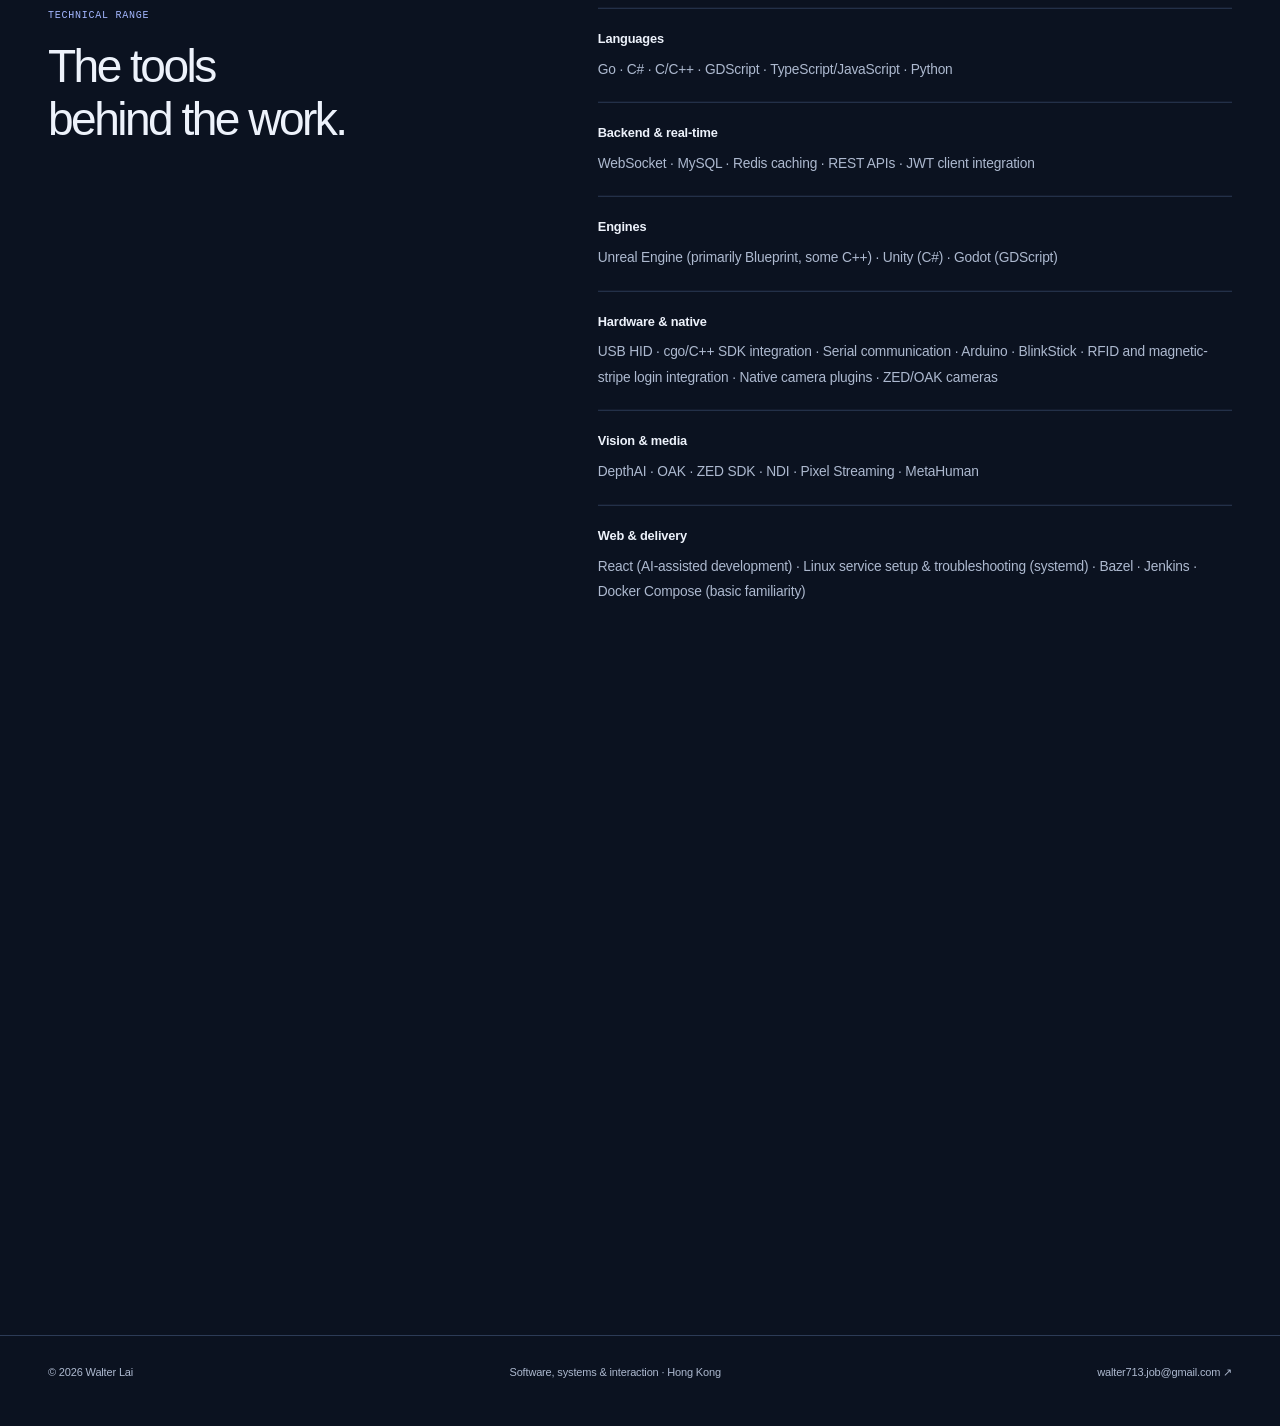
==== commit da57766d: "Deploy 12dc824 Publish the approved portfolio snapshot.  Co-Authored-By: Codex <noreply@openai.com>" ====
--- a/about/index.html
+++ b/about/index.html
@@ -1,11 +1,12 @@
-<!DOCTYPE html><html lang="en" data-theme="dark"> <head><meta charset="utf-8"><meta name="viewport" content="width=device-width, initial-scale=1"><meta name="description" content="Hong Kong software developer working across Go systems, hardware and interactive experiences. Professional background, engineering approach and technical skills."><title>About — Walter Lai</title><link rel="canonical" href="https://walterlcy713.github.io/about/"><link rel="icon" href="/favicon.svg" type="image/svg+xml"><meta name="theme-color" content="#0c1425"><script>
+<!DOCTYPE html><html lang="en" data-theme="dark"> <head><meta charset="utf-8"><meta name="astro-view-transitions-enabled" content="true"><meta name="astro-view-transitions-fallback" content="animate"><meta name="viewport" content="width=device-width, initial-scale=1"><meta name="description" content="Hong Kong software developer working across Go systems, hardware and interactive experiences. Professional background, engineering approach and technical skills."><title>About — Walter Lai</title><link rel="canonical" href="https://walterlcy713.github.io/about/"><link rel="icon" href="/favicon.svg" type="image/svg+xml"><meta name="theme-color" content="#0b1220"><script>
+      (() => {
       // Apply the saved choice before the first paint; dark is the default.
       let savedTheme;
       try { savedTheme = localStorage.getItem('walter-theme'); } catch {}
       const initialTheme = savedTheme === 'light' ? 'light' : 'dark';
       document.documentElement.dataset.theme = initialTheme;
-      document.querySelector('meta[name="theme-color"]')?.setAttribute('content', initialTheme === 'dark' ? '#0c1425' : '#f7f8fb');
-    </script><meta property="og:type" content="website"><meta property="og:site_name" content="Walter Lai"><meta property="og:title" content="About — Walter Lai"><meta property="og:description" content="Hong Kong software developer working across Go systems, hardware and interactive experiences. Professional background, engineering approach and technical skills."><meta property="og:image" content="https://walterlcy713.github.io/og.png"><meta property="og:url" content="https://walterlcy713.github.io/about/"><meta name="twitter:card" content="summary_large_image"><meta name="twitter:title" content="About — Walter Lai"><meta name="twitter:description" content="Hong Kong software developer working across Go systems, hardware and interactive experiences. Professional background, engineering approach and technical skills."><meta name="twitter:image" content="https://walterlcy713.github.io/og.png"><link rel="stylesheet" href="/_astro/about.DS9-HqsU.css">
-<style>.about-story[data-astro-cid-kh7btl4r]{display:grid;grid-template-columns:1fr 1.35fr;gap:5rem;border-top:1px solid var(--line);padding-block:3rem}.about-story[data-astro-cid-kh7btl4r] h2[data-astro-cid-kh7btl4r],.skills-section[data-astro-cid-kh7btl4r] h2[data-astro-cid-kh7btl4r]{font-size:clamp(2rem,3.6vw,3.2rem);font-weight:750;letter-spacing:-.055em;line-height:1.15;margin-top:1rem}.location[data-astro-cid-kh7btl4r]{font-size:.8rem;color:var(--muted);line-height:1.9;margin-top:2rem}.story-copy[data-astro-cid-kh7btl4r] p[data-astro-cid-kh7btl4r]{font-size:1.03rem;color:var(--muted);line-height:1.9;margin-bottom:1.4rem}.story-copy[data-astro-cid-kh7btl4r] strong[data-astro-cid-kh7btl4r]{color:var(--ink);font-weight:600}.story-copy[data-astro-cid-kh7btl4r] .button[data-astro-cid-kh7btl4r]{margin-top:.5rem}.approach-section[data-astro-cid-kh7btl4r]{margin-top:3rem}.approach-grid[data-astro-cid-kh7btl4r]{display:grid;grid-template-columns:repeat(3,1fr);gap:2rem}.approach-grid[data-astro-cid-kh7btl4r] article[data-astro-cid-kh7btl4r]{border:1px solid var(--line);border-radius:18px;background:var(--panel);padding:24px;display:flex;flex-direction:column;align-items:start}.approach-grid[data-astro-cid-kh7btl4r] h3[data-astro-cid-kh7btl4r]{font-size:1.3rem;letter-spacing:-.025em;font-weight:550;margin-block:1rem .7rem}.approach-grid[data-astro-cid-kh7btl4r] article[data-astro-cid-kh7btl4r]>p[data-astro-cid-kh7btl4r]:not(.eyebrow){font-size:.9rem;color:var(--muted);line-height:1.85;margin-bottom:1.5rem}.approach-grid[data-astro-cid-kh7btl4r] .text-link[data-astro-cid-kh7btl4r]{margin-top:auto;font-size:.75rem}.skills-section[data-astro-cid-kh7btl4r]{margin-top:5rem;display:grid;grid-template-columns:1fr 1.35fr;gap:5rem;padding-top:3rem;border-top:1px solid var(--line)}.skills-section[data-astro-cid-kh7btl4r] dl[data-astro-cid-kh7btl4r]>div[data-astro-cid-kh7btl4r]{border:1px solid var(--line);background:var(--panel);border-radius:14px;padding:18px;margin-bottom:10px}.skills-section[data-astro-cid-kh7btl4r] dt[data-astro-cid-kh7btl4r]{font-size:.8rem;font-weight:600;margin-bottom:.5rem}.skills-section[data-astro-cid-kh7btl4r] dd[data-astro-cid-kh7btl4r]{color:var(--muted);font-size:.86rem;line-height:1.85}.workflow[data-astro-cid-kh7btl4r]{display:grid;grid-template-columns:1fr 1.35fr;gap:5rem;padding:2.5rem;border-radius:22px;background:var(--soft);margin-top:4rem}.workflow[data-astro-cid-kh7btl4r] h2[data-astro-cid-kh7btl4r]{font-size:1.7rem;letter-spacing:-.04em;font-weight:550;margin-top:.8rem}.workflow[data-astro-cid-kh7btl4r] div[data-astro-cid-kh7btl4r]>p[data-astro-cid-kh7btl4r]:not(.eyebrow){color:var(--muted);line-height:1.85;font-size:.88rem}.workflow[data-astro-cid-kh7btl4r] div[data-astro-cid-kh7btl4r]>p[data-astro-cid-kh7btl4r]+p[data-astro-cid-kh7btl4r]{margin-top:1rem}@media (max-width: 760px){.about-story[data-astro-cid-kh7btl4r],.skills-section[data-astro-cid-kh7btl4r],.workflow[data-astro-cid-kh7btl4r]{grid-template-columns:1fr;gap:2rem}.approach-grid[data-astro-cid-kh7btl4r]{grid-template-columns:1fr}.workflow[data-astro-cid-kh7btl4r]{padding:1.5rem}}
-</style><script type="module">const t=document.querySelector(".theme-toggle"),c=e=>{document.documentElement.dataset.theme=e,document.querySelector('meta[name="theme-color"]')?.setAttribute("content",e==="dark"?"#0c1425":"#f7f8fb");const n=`Switch to ${e==="dark"?"light":"dark"} theme`;t?.setAttribute("aria-label",n),t?.setAttribute("title",n)};c(document.documentElement.dataset.theme==="light"?"light":"dark");t&&(t.hidden=!1,t.addEventListener("click",()=>{const e=document.documentElement.dataset.theme==="dark"?"light":"dark";c(e);try{localStorage.setItem("walter-theme",e)}catch{}}));const o=document.querySelector(".mobile-menu");o?.querySelectorAll("a").forEach(e=>{e.addEventListener("click",()=>{o.open=!1})});document.addEventListener("keydown",e=>{e.key!=="Escape"||!o?.open||(o.open=!1,o.querySelector("summary")?.focus())});
-</script></head> <body> <a class="skip-link" href="#main">Skip to content</a> <header class="site-header"> <div class="site-width header-inner"> <a href="/" class="wordmark">Walter <span>Lai</span></a> <nav class="site-nav" aria-label="Main navigation"> <a href="/#expertise">Expertise</a><a href="/#work">Work</a><a href="/#skills">Skills</a><a href="/about/" aria-current="page">About</a><a href="/resume/">Resume</a> </nav> <button class="theme-toggle" type="button" aria-label="Switch to light theme" title="Switch to light theme" hidden> <svg class="theme-sun" width="20" height="20" viewBox="0 0 24 24" fill="none" stroke="currentColor" stroke-width="1.7" stroke-linecap="round" aria-hidden="true"><circle cx="12" cy="12" r="4"></circle><path d="M12 2v2m0 16v2M2 12h2m16 0h2M5 5l1.5 1.5m11 11L19 19M5 19l1.5-1.5m11-11L19 5"></path></svg> <svg class="theme-moon" width="20" height="20" viewBox="0 0 24 24" fill="none" stroke="currentColor" stroke-width="1.7" stroke-linecap="round" stroke-linejoin="round" aria-hidden="true"><path d="M20.5 13.5A8.5 8.5 0 0 1 10.5 3.5a8.5 8.5 0 1 0 10 10Z"></path></svg> </button> <a class="header-contact" href="mailto:walter713.job@gmail.com">Contact</a> <details class="mobile-menu"><summary>Menu</summary><nav aria-label="Mobile navigation"><a href="/#expertise">Expertise</a><a href="/#work">Work</a><a href="/#skills">Skills</a><a href="/about/">About</a><a href="/resume/">Resume</a></nav></details> </div> </header> <main id="main" class="site-width" tabindex="-1"> <header class="page-intro" data-astro-cid-kh7btl4r><p class="eyebrow accent" data-astro-cid-kh7btl4r>About / Walter Lai</p><h1 data-astro-cid-kh7btl4r>An engineer with<br data-astro-cid-kh7btl4r>a feel for interaction.</h1><p class="lede" data-astro-cid-kh7btl4r>I came to systems through games. Today, I work across services, devices and game engines to make software work in the physical world.</p></header> <section class="about-story" aria-labelledby="background-heading" data-astro-cid-kh7btl4r> <div data-astro-cid-kh7btl4r><p class="eyebrow accent" data-astro-cid-kh7btl4r>The background</p><h2 id="background-heading" data-astro-cid-kh7btl4r>From game UI<br data-astro-cid-kh7btl4r>to connected systems.</h2><p class="location" data-astro-cid-kh7btl4r>Hong Kong<br data-astro-cid-kh7btl4r>Cantonese — fluent<br data-astro-cid-kh7btl4r>Mandarin — conversational<br data-astro-cid-kh7btl4r>English — working language<br data-astro-cid-kh7btl4r>Japanese — basic · JLPT N4 certified</p></div> <div class="story-copy" data-astro-cid-kh7btl4r> <p data-astro-cid-kh7btl4r>I’m a Senior Software Developer at <strong data-astro-cid-kh7btl4r>idNerd Studio Ltd.</strong> in Hong Kong, building software for gaming platforms and location-based entertainment since November 2023.</p> <p data-astro-cid-kh7btl4r>My work spans Go backends, React operator tools, USB device protocols, native camera plugins and interactive applications in Unreal, Unity and Godot. I’ve built systems deployed in live venues, alongside internal tools, client-pitch demos and research prototypes.</p> <p data-astro-cid-kh7btl4r>I started in 2011 with C++ and Lua game interfaces. My experience has since grown to include Unity applications, backend services and web applications. That background helps me move between the system behind an experience and what someone actually sees and uses.</p> <a class="button button-primary" href="/resume/" data-astro-cid-kh7btl4r>Full career history <span aria-hidden="true" data-astro-cid-kh7btl4r>↗</span></a> </div> </section> <section class="approach-section" aria-labelledby="approach-heading" data-astro-cid-kh7btl4r> <p class="eyebrow accent" data-astro-cid-kh7btl4r>How I work</p><div class="section-heading" data-astro-cid-kh7btl4r><h2 id="approach-heading" data-astro-cid-kh7btl4r>Judgement, in practice.</h2></div> <div class="approach-grid" data-astro-cid-kh7btl4r><article data-astro-cid-kh7btl4r><p class="eyebrow accent" data-astro-cid-kh7btl4r>01</p><h3 data-astro-cid-kh7btl4r>Investigate across software and hardware</h3><p data-astro-cid-kh7btl4r>During kiosk troubleshooting, I deployed a native camera plugin as an alternative to Unity’s webcam layer. It brought some improvement, but persistent crashes were ultimately traced to a cable on one of two machines with the same setup.</p><a class="text-link" href="/projects/immersive-kiosk/" data-astro-cid-kh7btl4r>The kiosk troubleshooting story ↗</a></article><article data-astro-cid-kh7btl4r><p class="eyebrow accent" data-astro-cid-kh7btl4r>02</p><h3 data-astro-cid-kh7btl4r>Work across disciplines</h3><p data-astro-cid-kh7btl4r>Wrote most of the Unreal gameplay for Studio City’s motion games and coordinated supporting work across a five-person development team. Shared art-team coordination with another Unreal developer, including Blender-to-Unreal model and animation integration.</p><a class="text-link" href="/projects/attraction-games/" data-astro-cid-kh7btl4r>The Studio City installation ↗</a></article><article data-astro-cid-kh7btl4r><p class="eyebrow accent" data-astro-cid-kh7btl4r>03</p><h3 data-astro-cid-kh7btl4r>Build for the next developer</h3><p data-astro-cid-kh7btl4r>Refactored the keypad subsystem into reusable modules and created AI-assisted developer documentation for leave cover. Handed over video-routing and LED systems; continue to maintain the visitor-kiosk stack through occasional updates and remote support.</p><a class="text-link" href="/projects/immersive-kiosk/" data-astro-cid-kh7btl4r>Development &amp; ongoing support ↗</a></article></div> </section> <section class="skills-section" aria-labelledby="skills-heading" data-astro-cid-kh7btl4r><div data-astro-cid-kh7btl4r><p class="eyebrow accent" data-astro-cid-kh7btl4r>Technical range</p><h2 id="skills-heading" data-astro-cid-kh7btl4r>The tools<br data-astro-cid-kh7btl4r>behind the work.</h2></div><dl data-astro-cid-kh7btl4r><div data-astro-cid-kh7btl4r><dt data-astro-cid-kh7btl4r>Languages</dt><dd data-astro-cid-kh7btl4r>Go · C# · C/C++ · GDScript · TypeScript/JavaScript · Python</dd></div><div data-astro-cid-kh7btl4r><dt data-astro-cid-kh7btl4r>Backend &amp; real-time</dt><dd data-astro-cid-kh7btl4r>WebSocket · MySQL · Redis caching · REST APIs · JWT client integration</dd></div><div data-astro-cid-kh7btl4r><dt data-astro-cid-kh7btl4r>Engines</dt><dd data-astro-cid-kh7btl4r>Unreal Engine (primarily Blueprint, some C++) · Unity (C#) · Godot (GDScript)</dd></div><div data-astro-cid-kh7btl4r><dt data-astro-cid-kh7btl4r>Hardware &amp; native</dt><dd data-astro-cid-kh7btl4r>USB HID · cgo/C++ SDK integration · Serial communication · Arduino · BlinkStick · RFID and magnetic-stripe login integration · Native camera plugins · ZED/OAK cameras</dd></div><div data-astro-cid-kh7btl4r><dt data-astro-cid-kh7btl4r>Vision &amp; media</dt><dd data-astro-cid-kh7btl4r>DepthAI · OAK · ZED SDK · NDI · Pixel Streaming · MetaHuman</dd></div><div data-astro-cid-kh7btl4r><dt data-astro-cid-kh7btl4r>Web &amp; delivery</dt><dd data-astro-cid-kh7btl4r>React (AI-assisted development) · Linux service setup &amp; troubleshooting (systemd) · Bazel · Jenkins · Docker Compose (basic familiarity)</dd></div></dl></section> <section class="workflow" aria-labelledby="workflow-heading" data-astro-cid-kh7btl4r><div data-astro-cid-kh7btl4r><p class="eyebrow accent" data-astro-cid-kh7btl4r>Development workflow</p><h2 id="workflow-heading" data-astro-cid-kh7btl4r>AI-assisted engineering.</h2></div><div data-astro-cid-kh7btl4r><p data-astro-cid-kh7btl4r>I use coding agents to develop OCR monitoring and Pixel Streaming tools, dealer-app features, USB drivers and native camera integration. For the OCR system, I define requirements, data structures and APIs, guide implementation, integrate applications, and handle debugging, testing and deployment.</p><p data-astro-cid-kh7btl4r>Most production repositories are private. These case studies use cleared screenshots, footage and redrawn diagrams to explain my contribution, engineering decisions and outcomes.</p></div></section> <section class="contact-section" aria-labelledby="contact-heading"> <div class="contact-callout"> <div> <p class="eyebrow">Let’s talk</p> <h2 id="contact-heading">Let’s talk about your team or project.</h2> <p>Get in touch about Senior Software Developer roles or project collaborations in games, interactive experiences and full-stack software.</p> </div> <a class="button" href="mailto:walter713.job@gmail.com">Email Walter →</a> </div> <div class="contact-links"> <a href="mailto:walter713.job@gmail.com">walter713.job@gmail.com</a> <div class="social-links"> <a href="/resume/">Resume</a> <a href="https://www.linkedin.com/in/walter-lai-03a756169/" target="_blank" rel="noopener noreferrer">LinkedIn ↗</a> <a href="https://github.com/walterlcy713" target="_blank" rel="noopener noreferrer">GitHub ↗</a> </div> </div> </section> </main> <footer class="site-footer"> <div class="site-width footer-inner"> <span>© 2026 Walter Lai</span> <span>Software, systems & interaction · Hong Kong</span> <a href="mailto:walter713.job@gmail.com">walter713.job@gmail.com ↗</a> </div> </footer>  </body> </html> +      document.querySelector('meta[name="theme-color"]')?.setAttribute('content', initialTheme === 'dark' ? '#0b1220' : '#f1f3f9');
+      })();
+    </script><meta property="og:type" content="website"><meta property="og:site_name" content="Walter Lai"><meta property="og:title" content="About — Walter Lai"><meta property="og:description" content="Hong Kong software developer working across Go systems, hardware and interactive experiences. Professional background, engineering approach and technical skills."><meta property="og:image" content="https://walterlcy713.github.io/og.png"><meta property="og:url" content="https://walterlcy713.github.io/about/"><meta name="twitter:card" content="summary_large_image"><meta name="twitter:title" content="About — Walter Lai"><meta name="twitter:description" content="Hong Kong software developer working across Go systems, hardware and interactive experiences. Professional background, engineering approach and technical skills."><meta name="twitter:image" content="https://walterlcy713.github.io/og.png"><link rel="stylesheet" href="/_astro/about.DPDpLYrP.css">
+<style>.about-story[data-astro-cid-kh7btl4r]{display:grid;grid-template-columns:1fr 1.35fr;gap:5rem;border-top:1px solid var(--line);padding-block:3rem}.about-story[data-astro-cid-kh7btl4r] h2[data-astro-cid-kh7btl4r],.skills-section[data-astro-cid-kh7btl4r] h2[data-astro-cid-kh7btl4r]{font-size:clamp(2rem,3.6vw,3.2rem);font-weight:500;letter-spacing:-.055em;line-height:1.15;margin-top:1rem}.location[data-astro-cid-kh7btl4r]{font-size:.8rem;color:var(--muted);line-height:1.9;margin-top:2rem}.story-copy[data-astro-cid-kh7btl4r] p[data-astro-cid-kh7btl4r]{font-size:1.03rem;color:var(--muted);line-height:1.9;margin-bottom:1.4rem}.story-copy[data-astro-cid-kh7btl4r] strong[data-astro-cid-kh7btl4r]{color:var(--ink);font-weight:600}.story-copy[data-astro-cid-kh7btl4r] .button[data-astro-cid-kh7btl4r]{margin-top:.5rem}.approach-section[data-astro-cid-kh7btl4r]{margin-top:3rem}.approach-grid[data-astro-cid-kh7btl4r]{display:grid;grid-template-columns:repeat(3,1fr);gap:2rem}.approach-grid[data-astro-cid-kh7btl4r] article[data-astro-cid-kh7btl4r]{border-top:1px solid var(--line);padding:24px 0;height:100%;display:flex;flex-direction:column;align-items:start}.approach-grid[data-astro-cid-kh7btl4r] h3[data-astro-cid-kh7btl4r]{font-size:1.3rem;letter-spacing:-.025em;font-weight:550;margin-block:1rem .7rem}.approach-grid[data-astro-cid-kh7btl4r] article[data-astro-cid-kh7btl4r]>p[data-astro-cid-kh7btl4r]:not(.eyebrow){font-size:.9rem;color:var(--muted);line-height:1.85;margin-bottom:1.5rem}.approach-grid[data-astro-cid-kh7btl4r] .text-link[data-astro-cid-kh7btl4r]{margin-top:auto;font-size:.75rem}.skills-section[data-astro-cid-kh7btl4r]{margin-top:5rem;display:grid;grid-template-columns:1fr 1.35fr;gap:5rem;padding-top:3rem;border-top:1px solid var(--line)}.skills-section[data-astro-cid-kh7btl4r] dl[data-astro-cid-kh7btl4r]>div[data-astro-cid-kh7btl4r]{border-top:1px solid var(--line);padding:20px 0}.skills-section[data-astro-cid-kh7btl4r] dt[data-astro-cid-kh7btl4r]{font-size:.8rem;font-weight:600;margin-bottom:.5rem}.skills-section[data-astro-cid-kh7btl4r] dd[data-astro-cid-kh7btl4r]{color:var(--muted);font-size:.86rem;line-height:1.85}.workflow[data-astro-cid-kh7btl4r]{display:grid;grid-template-columns:1fr 1.35fr;gap:5rem;padding-block:2.5rem;border-top:1px solid var(--line);margin-top:4rem}.workflow[data-astro-cid-kh7btl4r] h2[data-astro-cid-kh7btl4r]{font-size:1.7rem;letter-spacing:-.04em;font-weight:550;margin-top:.8rem}.workflow[data-astro-cid-kh7btl4r] div[data-astro-cid-kh7btl4r]>p[data-astro-cid-kh7btl4r]:not(.eyebrow){color:var(--muted);line-height:1.85;font-size:.88rem}.workflow[data-astro-cid-kh7btl4r] div[data-astro-cid-kh7btl4r]>p[data-astro-cid-kh7btl4r]+p[data-astro-cid-kh7btl4r]{margin-top:1rem}@media (max-width: 760px){.about-story[data-astro-cid-kh7btl4r],.skills-section[data-astro-cid-kh7btl4r],.workflow[data-astro-cid-kh7btl4r]{grid-template-columns:1fr;gap:2rem}.approach-grid[data-astro-cid-kh7btl4r]{grid-template-columns:1fr}.workflow[data-astro-cid-kh7btl4r]{padding:1.5rem}}
+</style><script type="module" src="/_astro/hoisted.BdZUMf7J.js"></script></head> <body> <a class="skip-link" href="#main">Skip to content</a> <header class="site-header"> <div class="site-width header-inner"> <a href="/" class="wordmark">Walter <span>Lai</span></a> <nav class="site-nav" aria-label="Main navigation"> <a href="/#expertise">Expertise</a><a href="/#work">Work</a><a href="/#skills">Skills</a><a href="/about/" aria-current="page">About</a><a href="/resume/">Resume</a> </nav> <button class="theme-toggle" type="button" aria-label="Switch to light theme" title="Switch to light theme" hidden> <svg class="theme-sun" width="20" height="20" viewBox="0 0 24 24" fill="none" stroke="currentColor" stroke-width="1.7" stroke-linecap="round" aria-hidden="true"><circle cx="12" cy="12" r="4"></circle><path d="M12 2v2m0 16v2M2 12h2m16 0h2M5 5l1.5 1.5m11 11L19 19M5 19l1.5-1.5m11-11L19 5"></path></svg> <svg class="theme-moon" width="20" height="20" viewBox="0 0 24 24" fill="none" stroke="currentColor" stroke-width="1.7" stroke-linecap="round" stroke-linejoin="round" aria-hidden="true"><path d="M20.5 13.5A8.5 8.5 0 0 1 10.5 3.5a8.5 8.5 0 1 0 10 10Z"></path></svg> </button> <a class="header-contact" href="mailto:walter713.job@gmail.com">Contact</a> <details class="mobile-menu"><summary>Menu</summary><nav aria-label="Mobile navigation"><a href="/#expertise">Expertise</a><a href="/#work">Work</a><a href="/#skills">Skills</a><a href="/about/">About</a><a href="/resume/">Resume</a></nav></details> </div> </header> <main id="main" class="site-width" tabindex="-1"> <div class="motion-slot" data-motion-slot><div data-motion-item><header class="page-intro" data-astro-cid-kh7btl4r><p class="eyebrow accent" data-astro-cid-kh7btl4r>About / Walter Lai</p><h1 data-astro-cid-kh7btl4r>An engineer with<br data-astro-cid-kh7btl4r>a feel for interaction.</h1><p class="lede" data-astro-cid-kh7btl4r>I came to systems through games. Today, I work across services, devices and game engines to make software work in the physical world.</p></header></div></div> <div class="motion-slot" data-motion-slot><div data-motion-item><section class="about-story" aria-labelledby="background-heading" data-astro-cid-kh7btl4r> <div data-astro-cid-kh7btl4r><p class="eyebrow accent" data-astro-cid-kh7btl4r>The background</p><h2 id="background-heading" data-astro-cid-kh7btl4r>From game UI<br data-astro-cid-kh7btl4r>to connected systems.</h2><p class="location" data-astro-cid-kh7btl4r>Hong Kong<br data-astro-cid-kh7btl4r>Cantonese — fluent<br data-astro-cid-kh7btl4r>Mandarin — conversational<br data-astro-cid-kh7btl4r>English — working language<br data-astro-cid-kh7btl4r>Japanese — basic · JLPT N4 certified</p></div> <div class="story-copy" data-astro-cid-kh7btl4r> <p data-astro-cid-kh7btl4r>I’m a Senior Software Developer at <strong data-astro-cid-kh7btl4r>idNerd Studio Ltd.</strong> in Hong Kong, building software for gaming platforms and location-based entertainment since November 2023.</p> <p data-astro-cid-kh7btl4r>My work spans Go backends, React operator tools, USB device protocols, native camera plugins and interactive applications in Unreal, Unity and Godot. I’ve built systems deployed in live venues, alongside internal tools, client-pitch demos and research prototypes.</p> <p data-astro-cid-kh7btl4r>I started in 2011 with C++ and Lua game interfaces. My experience has since grown to include Unity applications, backend services and web applications. That background helps me move between the system behind an experience and what someone actually sees and uses.</p> <a class="button button-primary" href="/resume/" data-astro-cid-kh7btl4r>Full career history <span aria-hidden="true" data-astro-cid-kh7btl4r>↗</span></a> </div> </section> </div></div> <section class="approach-section" aria-labelledby="approach-heading" data-astro-cid-kh7btl4r> <p class="eyebrow accent" data-astro-cid-kh7btl4r>How I work</p><div class="section-heading" data-astro-cid-kh7btl4r><h2 id="approach-heading" data-astro-cid-kh7btl4r>Judgement, in practice.</h2></div> <div class="approach-grid" data-astro-cid-kh7btl4r><div class="motion-slot" data-motion-slot><div data-motion-item><article data-astro-cid-kh7btl4r><p class="eyebrow accent" data-astro-cid-kh7btl4r>01</p><h3 data-astro-cid-kh7btl4r>Investigate across software and hardware</h3><p data-astro-cid-kh7btl4r>During kiosk troubleshooting, I deployed a native camera plugin as an alternative to Unity’s webcam layer. It brought some improvement, but persistent crashes were ultimately traced to a cable on one of two machines with the same setup.</p><a class="text-link" href="/projects/immersive-kiosk/" data-astro-cid-kh7btl4r>The kiosk troubleshooting story ↗</a></article></div></div><div class="motion-slot" data-motion-slot><div data-motion-item><article data-astro-cid-kh7btl4r><p class="eyebrow accent" data-astro-cid-kh7btl4r>02</p><h3 data-astro-cid-kh7btl4r>Work across disciplines</h3><p data-astro-cid-kh7btl4r>Wrote most of the Unreal gameplay for Studio City’s motion games and coordinated supporting work across a five-person development team. Shared art-team coordination with another Unreal developer, including Blender-to-Unreal model and animation integration.</p><a class="text-link" href="/projects/attraction-games/" data-astro-cid-kh7btl4r>The Studio City installation ↗</a></article></div></div><div class="motion-slot" data-motion-slot><div data-motion-item><article data-astro-cid-kh7btl4r><p class="eyebrow accent" data-astro-cid-kh7btl4r>03</p><h3 data-astro-cid-kh7btl4r>Build for the next developer</h3><p data-astro-cid-kh7btl4r>Refactored the keypad subsystem into reusable modules and created AI-assisted developer documentation for leave cover. Handed over video-routing and LED systems; continue to maintain the visitor-kiosk stack through occasional updates and remote support.</p><a class="text-link" href="/projects/immersive-kiosk/" data-astro-cid-kh7btl4r>Development &amp; ongoing support ↗</a></article></div></div></div> </section> <div class="motion-slot" data-motion-slot><div data-motion-item><section class="skills-section" aria-labelledby="skills-heading" data-astro-cid-kh7btl4r><div data-astro-cid-kh7btl4r><p class="eyebrow accent" data-astro-cid-kh7btl4r>Technical range</p><h2 id="skills-heading" data-astro-cid-kh7btl4r>The tools<br data-astro-cid-kh7btl4r>behind the work.</h2></div><dl data-astro-cid-kh7btl4r><div data-astro-cid-kh7btl4r><dt data-astro-cid-kh7btl4r>Languages</dt><dd data-astro-cid-kh7btl4r>Go · C# · C/C++ · GDScript · TypeScript/JavaScript · Python</dd></div><div data-astro-cid-kh7btl4r><dt data-astro-cid-kh7btl4r>Backend &amp; real-time</dt><dd data-astro-cid-kh7btl4r>WebSocket · MySQL · Redis caching · REST APIs · JWT client integration</dd></div><div data-astro-cid-kh7btl4r><dt data-astro-cid-kh7btl4r>Engines</dt><dd data-astro-cid-kh7btl4r>Unreal Engine (primarily Blueprint, some C++) · Unity (C#) · Godot (GDScript)</dd></div><div data-astro-cid-kh7btl4r><dt data-astro-cid-kh7btl4r>Hardware &amp; native</dt><dd data-astro-cid-kh7btl4r>USB HID · cgo/C++ SDK integration · Serial communication · Arduino · BlinkStick · RFID and magnetic-stripe login integration · Native camera plugins · ZED/OAK cameras</dd></div><div data-astro-cid-kh7btl4r><dt data-astro-cid-kh7btl4r>Vision &amp; media</dt><dd data-astro-cid-kh7btl4r>DepthAI · OAK · ZED SDK · NDI · Pixel Streaming · MetaHuman</dd></div><div data-astro-cid-kh7btl4r><dt data-astro-cid-kh7btl4r>Web &amp; delivery</dt><dd data-astro-cid-kh7btl4r>React (AI-assisted development) · Linux service setup &amp; troubleshooting (systemd) · Bazel · Jenkins · Docker Compose (basic familiarity)</dd></div></dl></section> </div></div> <div class="motion-slot" data-motion-slot><div data-motion-item><section class="workflow" aria-labelledby="workflow-heading" data-astro-cid-kh7btl4r><div data-astro-cid-kh7btl4r><p class="eyebrow accent" data-astro-cid-kh7btl4r>Development workflow</p><h2 id="workflow-heading" data-astro-cid-kh7btl4r>AI-assisted engineering.</h2></div><div data-astro-cid-kh7btl4r><p data-astro-cid-kh7btl4r>I use coding agents to develop OCR monitoring and Pixel Streaming tools, dealer-app features, USB drivers and native camera integration. For the OCR system, I define requirements, data structures and APIs, guide implementation, integrate applications, and handle debugging, testing and deployment.</p><p data-astro-cid-kh7btl4r>Most production repositories are private. These case studies use cleared screenshots, footage and redrawn diagrams to explain my contribution, engineering decisions and outcomes.</p></div></section> </div></div> <div class="motion-slot" data-motion-slot><div data-motion-item> <section class="contact-section" aria-labelledby="contact-heading"> <div class="contact-callout"> <div> <p class="eyebrow">Let’s talk</p> <h2 id="contact-heading">Let’s talk about your team or project.</h2> <p>Get in touch about Senior Software Developer roles or project collaborations in games, interactive experiences and full-stack software.</p> </div> <a class="button" href="mailto:walter713.job@gmail.com">Email Walter →</a> </div> <div class="contact-links"> <a href="mailto:walter713.job@gmail.com">walter713.job@gmail.com</a> <div class="social-links"> <a href="/resume/">Resume</a> <a href="https://www.linkedin.com/in/walter-lai-03a756169/" target="_blank" rel="noopener noreferrer">LinkedIn ↗</a> <a href="https://github.com/walterlcy713" target="_blank" rel="noopener noreferrer">GitHub ↗</a> </div> </div> </section> </div></div> </main> <footer class="site-footer"> <div class="site-width footer-inner"> <span>© 2026 Walter Lai</span> <span>Software, systems & interaction · Hong Kong</span> <a href="mailto:walter713.job@gmail.com">walter713.job@gmail.com ↗</a> </div> </footer>   </body> </html> 
--- a/_astro/about.DPDpLYrP.css
+++ b/_astro/about.DPDpLYrP.css
@@ -0,0 +1 @@
+*,:before,:after{--tw-border-spacing-x: 0;--tw-border-spacing-y: 0;--tw-translate-x: 0;--tw-translate-y: 0;--tw-rotate: 0;--tw-skew-x: 0;--tw-skew-y: 0;--tw-scale-x: 1;--tw-scale-y: 1;--tw-pan-x: ;--tw-pan-y: ;--tw-pinch-zoom: ;--tw-scroll-snap-strictness: proximity;--tw-gradient-from-position: ;--tw-gradient-via-position: ;--tw-gradient-to-position: ;--tw-ordinal: ;--tw-slashed-zero: ;--tw-numeric-figure: ;--tw-numeric-spacing: ;--tw-numeric-fraction: ;--tw-ring-inset: ;--tw-ring-offset-width: 0px;--tw-ring-offset-color: #fff;--tw-ring-color: rgb(59 130 246 / .5);--tw-ring-offset-shadow: 0 0 #0000;--tw-ring-shadow: 0 0 #0000;--tw-shadow: 0 0 #0000;--tw-shadow-colored: 0 0 #0000;--tw-blur: ;--tw-brightness: ;--tw-contrast: ;--tw-grayscale: ;--tw-hue-rotate: ;--tw-invert: ;--tw-saturate: ;--tw-sepia: ;--tw-drop-shadow: ;--tw-backdrop-blur: ;--tw-backdrop-brightness: ;--tw-backdrop-contrast: ;--tw-backdrop-grayscale: ;--tw-backdrop-hue-rotate: ;--tw-backdrop-invert: ;--tw-backdrop-opacity: ;--tw-backdrop-saturate: ;--tw-backdrop-sepia: ;--tw-contain-size: ;--tw-contain-layout: ;--tw-contain-paint: ;--tw-contain-style: }::backdrop{--tw-border-spacing-x: 0;--tw-border-spacing-y: 0;--tw-translate-x: 0;--tw-translate-y: 0;--tw-rotate: 0;--tw-skew-x: 0;--tw-skew-y: 0;--tw-scale-x: 1;--tw-scale-y: 1;--tw-pan-x: ;--tw-pan-y: ;--tw-pinch-zoom: ;--tw-scroll-snap-strictness: proximity;--tw-gradient-from-position: ;--tw-gradient-via-position: ;--tw-gradient-to-position: ;--tw-ordinal: ;--tw-slashed-zero: ;--tw-numeric-figure: ;--tw-numeric-spacing: ;--tw-numeric-fraction: ;--tw-ring-inset: ;--tw-ring-offset-width: 0px;--tw-ring-offset-color: #fff;--tw-ring-color: rgb(59 130 246 / .5);--tw-ring-offset-shadow: 0 0 #0000;--tw-ring-shadow: 0 0 #0000;--tw-shadow: 0 0 #0000;--tw-shadow-colored: 0 0 #0000;--tw-blur: ;--tw-brightness: ;--tw-contrast: ;--tw-grayscale: ;--tw-hue-rotate: ;--tw-invert: ;--tw-saturate: ;--tw-sepia: ;--tw-drop-shadow: ;--tw-backdrop-blur: ;--tw-backdrop-brightness: ;--tw-backdrop-contrast: ;--tw-backdrop-grayscale: ;--tw-backdrop-hue-rotate: ;--tw-backdrop-invert: ;--tw-backdrop-opacity: ;--tw-backdrop-saturate: ;--tw-backdrop-sepia: ;--tw-contain-size: ;--tw-contain-layout: ;--tw-contain-paint: ;--tw-contain-style: }*,:before,:after{box-sizing:border-box;border-width:0;border-style:solid;border-color:#e5e7eb}:before,:after{--tw-content: ""}html,:host{line-height:1.5;-webkit-text-size-adjust:100%;-moz-tab-size:4;-o-tab-size:4;tab-size:4;font-family:ui-sans-serif,system-ui,sans-serif,"Apple Color Emoji","Segoe UI Emoji",Segoe UI Symbol,"Noto Color Emoji";font-feature-settings:normal;font-variation-settings:normal;-webkit-tap-highlight-color:transparent}body{margin:0;line-height:inherit}hr{height:0;color:inherit;border-top-width:1px}abbr:where([title]){-webkit-text-decoration:underline dotted;text-decoration:underline dotted}h1,h2,h3,h4,h5,h6{font-size:inherit;font-weight:inherit}a{color:inherit;text-decoration:inherit}b,strong{font-weight:bolder}code,kbd,samp,pre{font-family:ui-monospace,SFMono-Regular,Menlo,Monaco,Consolas,Liberation Mono,Courier New,monospace;font-feature-settings:normal;font-variation-settings:normal;font-size:1em}small{font-size:80%}sub,sup{font-size:75%;line-height:0;position:relative;vertical-align:baseline}sub{bottom:-.25em}sup{top:-.5em}table{text-indent:0;border-color:inherit;border-collapse:collapse}button,input,optgroup,select,textarea{font-family:inherit;font-feature-settings:inherit;font-variation-settings:inherit;font-size:100%;font-weight:inherit;line-height:inherit;letter-spacing:inherit;color:inherit;margin:0;padding:0}button,select{text-transform:none}button,input:where([type=button]),input:where([type=reset]),input:where([type=submit]){-webkit-appearance:button;background-color:transparent;background-image:none}:-moz-focusring{outline:auto}:-moz-ui-invalid{box-shadow:none}progress{vertical-align:baseline}::-webkit-inner-spin-button,::-webkit-outer-spin-button{height:auto}[type=search]{-webkit-appearance:textfield;outline-offset:-2px}::-webkit-search-decoration{-webkit-appearance:none}::-webkit-file-upload-button{-webkit-appearance:button;font:inherit}summary{display:list-item}blockquote,dl,dd,h1,h2,h3,h4,h5,h6,hr,figure,p,pre{margin:0}fieldset{margin:0;padding:0}legend{padding:0}ol,ul,menu{list-style:none;margin:0;padding:0}dialog{padding:0}textarea{resize:vertical}input::-moz-placeholder,textarea::-moz-placeholder{opacity:1;color:#9ca3af}input::placeholder,textarea::placeholder{opacity:1;color:#9ca3af}button,[role=button]{cursor:pointer}:disabled{cursor:default}img,svg,video,canvas,audio,iframe,embed,object{display:block;vertical-align:middle}img,video{max-width:100%;height:auto}[hidden]:where(:not([hidden=until-found])){display:none}.\!visible{visibility:visible!important}.visible{visibility:visible}.static{position:static}.fixed{position:fixed}.sticky{position:sticky}.block{display:block}.flex{display:flex}.table{display:table}.grid{display:grid}.hidden{display:none}.flex-shrink{flex-shrink:1}.transform{transform:translate(var(--tw-translate-x),var(--tw-translate-y)) rotate(var(--tw-rotate)) skew(var(--tw-skew-x)) skewY(var(--tw-skew-y)) scaleX(var(--tw-scale-x)) scaleY(var(--tw-scale-y))}.flex-wrap{flex-wrap:wrap}.border{border-width:1px}.underline{text-decoration-line:underline}.filter{filter:var(--tw-blur) var(--tw-brightness) var(--tw-contrast) var(--tw-grayscale) var(--tw-hue-rotate) var(--tw-invert) var(--tw-saturate) var(--tw-sepia) var(--tw-drop-shadow)}:root{color-scheme:dark;--paper: #0b1220;--ink: #edf2fb;--muted: #adb9cf;--line: #2c3b56;--accent: #a4b7ff;--action: #315cff;--action-hover: #2449df;--soft: #1b2946;--green: #69d5b0;--panel: #141f34;--navy: #182746;--header: rgba(12,20,37,.93);--inverse: #0b1220;--selection: #314b86;--shadow: 0 18px 60px rgba(0,0,0,.18)}:root[data-theme=light]{color-scheme:light;--paper: #f1f3f9;--ink: #0d1321;--muted: #5b6474;--line: #dfe4ec;--accent: #315cff;--soft: #edf1ff;--green: #16835b;--panel: #fff;--navy: #101a34;--header: rgba(247,248,251,.93);--inverse: #fff;--selection: #d7e1ff;--shadow: 0 18px 60px rgba(20,31,59,.08)}*{box-sizing:border-box}html{scroll-behavior:smooth;scroll-padding-top:6rem}body{margin:0;background:var(--paper);color:var(--ink);font-family:Inter,ui-sans-serif,-apple-system,BlinkMacSystemFont,Segoe UI,sans-serif;line-height:1.55;letter-spacing:-.01em;-webkit-font-smoothing:antialiased}::-moz-selection{background:var(--selection);color:var(--ink)}::selection{background:var(--selection);color:var(--ink)}a{color:inherit}button,input{font:inherit}button,a{-webkit-tap-highlight-color:transparent}:focus-visible{outline:2px solid var(--accent);outline-offset:5px}img{display:block;max-width:100%}.site-width{width:min(100% - 40px,1180px);margin-inline:auto}.site-header{position:sticky;top:0;z-index:20;background:var(--header);backdrop-filter:blur(18px);border-bottom:1px solid var(--line)}.header-inner{min-height:72px;display:flex;align-items:center;justify-content:space-between;gap:28px}.wordmark{font-size:18px;font-weight:800;letter-spacing:-.04em;text-decoration:none;white-space:nowrap}.wordmark span{color:var(--accent)}.site-nav{display:flex;align-items:center;gap:26px;color:var(--muted);font-size:14px;font-weight:650;margin-left:auto}.site-nav a{text-decoration:none;padding-block:.7rem}.site-nav a:hover,.site-nav a[aria-current=page]{color:var(--accent)}.header-contact{padding:10px 16px;background:var(--ink);color:var(--inverse);border-radius:999px;font-size:14px;font-weight:750;text-decoration:none;white-space:nowrap}.header-contact:hover{background:var(--action);color:#fff}.theme-toggle{display:inline-grid;place-items:center;flex-shrink:0;width:44px;height:44px;border:1px solid var(--line);border-radius:50%;background:var(--panel);color:var(--ink);cursor:pointer}.theme-toggle:hover{border-color:var(--accent);color:var(--accent)}.theme-toggle[hidden],.theme-moon{display:none}:root[data-theme=light] .theme-sun{display:none}:root[data-theme=light] .theme-moon{display:block}.mobile-menu{display:none}.skip-link{position:absolute;top:-100px;left:1rem;padding:.75rem;z-index:30;background:var(--ink);color:var(--inverse)}.skip-link:focus{top:1rem}.eyebrow{font-family:Cascadia Code,Consolas,monospace;font-size:10px;font-weight:400;letter-spacing:.075em;text-transform:uppercase;line-height:1.6}.accent{color:var(--accent)}.button{display:inline-flex;justify-content:center;align-items:center;gap:.75rem;min-height:48px;padding:13px 20px;border:1px solid var(--line);border-radius:999px;background:var(--panel);color:var(--ink);text-decoration:none;font-size:14px;font-weight:750;transition:transform .2s,box-shadow .2s,background .2s}.button-primary{background:var(--action);border-color:var(--action);color:#fff}.button:hover{transform:translateY(-1px);box-shadow:0 10px 26px #315cff26}.button-primary:hover{background:var(--action-hover)}.text-link{color:var(--accent);font-size:14px;font-weight:700;text-decoration:none}.text-link:hover{text-decoration:underline;text-underline-offset:4px}.page-intro{padding:72px 0 48px}.page-intro h1{font-size:clamp(2.8rem,6vw,5rem);line-height:1.05;letter-spacing:-.065em;font-weight:500;margin:22px 0 24px;max-width:1000px}.page-intro .lede{max-width:760px;font-size:19px;line-height:1.65;color:var(--muted)}.section-heading{display:flex;justify-content:space-between;align-items:end;gap:30px}.section-heading h2{font-size:clamp(32px,4vw,49px);font-weight:500;letter-spacing:-.05em;line-height:1.05}.tags{display:flex;flex-wrap:wrap;gap:6px}.tag{border:1px solid var(--line);border-radius:999px;background:var(--panel);padding:6px 10px;font-size:11px;color:var(--muted)}.contact-section{margin-block:78px 92px}.contact-callout{background:linear-gradient(125deg,#101a34,#17254a 60%,#315cff 140%);border-radius:28px;padding:50px;color:#fff;display:grid;grid-template-columns:1fr auto;align-items:center;gap:30px;overflow:hidden;position:relative}.contact-callout:after{content:"";position:absolute;right:-100px;top:-150px;width:390px;height:390px;border:1px solid rgba(255,255,255,.12);border-radius:50%;box-shadow:0 0 0 55px #ffffff06,0 0 0 110px #ffffff05;pointer-events:none}.contact-callout>*{position:relative;z-index:1}.contact-callout .eyebrow{color:#a5b8ff}.contact-callout h2{margin-top:9px;font-size:clamp(30px,3.5vw,42px);letter-spacing:-.05em;font-weight:750;line-height:1.1;max-width:650px}.contact-callout p:not(.eyebrow){color:#bdc7da;margin-top:12px;max-width:640px;font-size:15px}.contact-callout .button{background:#fff;color:#0d1321;border-color:#fff}.contact-links{display:flex;justify-content:space-between;align-items:center;flex-wrap:wrap;gap:18px;margin-top:22px;font-size:13px;color:var(--muted)}.contact-links>a{text-decoration:none;overflow-wrap:anywhere}.social-links{display:flex;gap:24px}.social-links a{text-decoration:none}.social-links a:hover,.contact-links>a:hover{color:var(--accent)}.site-footer{border-top:1px solid var(--line)}.footer-inner{padding-block:28px 40px;display:flex;justify-content:space-between;flex-wrap:wrap;gap:18px;color:var(--muted);font-size:13px}.footer-inner a{text-decoration:none}.resume-page .text-slate-100,.resume-page .text-slate-200,.resume-page .text-slate-300{color:var(--ink)}.resume-page .text-slate-400,.resume-page .text-slate-500{color:var(--muted)}.resume-page .text-sky-400{color:var(--accent)}.resume-page .border-slate-800,.resume-page .border-slate-700{border-color:var(--line)}@media (max-width: 760px){.site-width{width:calc(100% - 32px)}.header-inner{min-height:68px;gap:12px}.site-nav{display:none}.theme-toggle{margin-left:auto;width:40px;height:40px}.header-contact{padding:9px 14px;font-size:12px}.mobile-menu{display:block;font-size:13px}.mobile-menu summary{cursor:pointer;padding:10px 0}.mobile-menu nav{position:absolute;left:16px;right:16px;top:68px;display:grid;grid-template-columns:1fr 1fr;gap:8px;padding:18px;background:var(--panel);border:1px solid var(--line);border-radius:16px;box-shadow:var(--shadow)}.mobile-menu nav a{padding:10px;border-radius:8px;text-decoration:none}.mobile-menu nav a:hover{background:var(--soft);color:var(--accent)}.page-intro{padding-top:48px}.section-heading{align-items:start;flex-direction:column;gap:18px}.contact-section{margin-block:56px 64px}.contact-callout{grid-template-columns:1fr;padding:34px 26px}.contact-callout .button{justify-self:start}}@media (prefers-reduced-motion: reduce){html{scroll-behavior:auto}*,*:before,*:after{animation:none!important;transition:none!important}}@media print{:root,:root[data-theme]{color-scheme:light;--paper: #fff;--panel: #fff;--ink: #111;--muted: #555;--line: #ccc;--accent: #111;--soft: #fff;--green: #111}@page{margin:14mm 15mm}body{background:#fff!important;color:#000!important}.site-header,.site-footer,.contact-section,.skip-link{display:none!important}.site-width{width:100%;max-width:none}a{color:inherit!important}}@media screen{.site-width{width:min(100% - 96px,1344px)}.header-inner{min-height:90px;gap:30px}.wordmark{font-size:24px;font-weight:700;letter-spacing:-.065em}.site-nav{font-size:12px;font-weight:400;gap:24px}.header-contact{font-size:12px;font-weight:500;padding:12px 21px}.button{font-size:12px;font-weight:500;background:transparent;gap:30px}.button-primary{background:var(--action)}.plain-link{display:inline-block;padding-block:14px;text-decoration:underline;text-underline-offset:5px;font-size:12px}.page-intro .lede{font-size:18px}.contact-section{margin-block:110px 75px}.contact-callout{background:none;border-radius:0;border-top:1px solid var(--line);padding:40px 0 0;color:var(--ink);grid-template-columns:1fr auto}.contact-callout:after{display:none}.contact-callout h2{font-size:clamp(32px,4.5vw,64px);font-weight:500;letter-spacing:-.06em;max-width:830px}.contact-callout p:not(.eyebrow){color:var(--muted);font-size:13px;line-height:1.8;max-width:600px}.contact-callout .eyebrow{color:var(--accent)}.contact-callout .button{background:var(--ink);color:var(--inverse);border-color:var(--ink)}.contact-links{font-size:12px;margin-top:32px}.footer-inner{font-size:11px;padding-bottom:45px}}@media screen and (max-width:1050px){.site-width{width:calc(100% - 56px)}.header-inner{gap:22px}.site-nav{gap:16px}}@media screen and (max-width:760px){.site-width{width:calc(100% - 40px)}.header-inner{min-height:76px;gap:12px}.wordmark{font-size:22px}.mobile-menu nav{top:76px}.button{font-size:11px;padding:13px 17px;gap:22px}.plain-link{font-size:11px}.contact-section{margin-block:70px 50px}.contact-callout{grid-template-columns:1fr;gap:25px}.contact-callout .button{justify-self:start}.contact-links{align-items:start;flex-direction:column;font-size:11px}}@media screen and (max-width:360px){.site-width{width:calc(100% - 32px)}.header-inner{gap:10px}.header-contact{padding-inline:13px}}.motion-slot{min-width:0;display:flow-root}[data-motion-item]{min-width:0}[data-motion-item][data-motion-pending=true]{opacity:0}::view-transition-old(root){animation:page-out .16s ease both}::view-transition-new(root){animation:page-in .16s ease both}@keyframes page-out{to{opacity:0}}@keyframes page-in{0%{opacity:0}}.project-media{position:relative;isolation:isolate;aspect-ratio:1.42;overflow:hidden;border-radius:18px;background:var(--soft)}.project-image-link{position:absolute;inset:0;display:block;overflow:hidden;text-decoration:none}.project-image-link>img,.project-image-link>video{position:absolute;inset:0;width:100%;height:100%;-o-object-fit:cover;object-fit:cover}.project-image-link>video{opacity:0;-o-object-fit:contain;object-fit:contain;background:#090f1b;transition:opacity .22s}[data-preview][data-playing=true] video{opacity:1}.project-image-link:after{content:"";position:absolute;inset:0;background:linear-gradient(#060f1b70,transparent 36%,transparent 55%,#060f1bcc);pointer-events:none}.project-topline{position:absolute;inset:22px 22px auto;display:flex;justify-content:space-between;gap:15px;align-items:start;color:#fff;font:10px/1.6 Consolas,monospace;text-transform:uppercase;letter-spacing:.05em;z-index:1}.project-arrow{display:grid;place-items:center;width:34px;height:34px;border:1px solid #ffffff70;border-radius:50%;font-size:18px}.project-image-title{position:absolute;left:25px;bottom:25px;max-width:65%;font-size:clamp(23px,2.5vw,36px);line-height:1.1;letter-spacing:-.05em;color:#fff;z-index:1;text-shadow:0 2px 14px #000a}.project-card:not([data-preview]) .project-image-title{max-width:calc(100% - 50px)}.preview-toggle{position:absolute;bottom:22px;right:22px;display:flex;align-items:center;gap:8px;min-height:44px;padding:10px 14px;border:1px solid #ffffff70;border-radius:30px;background:#08111ded;color:#fff;font-size:10px;cursor:pointer;z-index:2}.preview-toggle[hidden]{display:none}.project-caption{padding-top:18px}.project-caption>.eyebrow{font-size:9px}.project-caption>a{display:flex;justify-content:space-between;align-items:baseline;gap:15px;text-decoration:none;margin-top:10px}.project-caption h3{font-size:clamp(25px,2.6vw,38px);letter-spacing:-.05em;font-weight:500;line-height:1.12}.project-caption>a>span{font-size:25px;color:var(--accent)}.project-caption>p:last-child{font-size:13px;line-height:1.75;color:var(--muted);margin-top:13px;max-width:500px}.case-section{padding-top:1px;margin-bottom:3rem}.case-section>:first-child{margin-top:0!important}.case-sidebar a[aria-current=location]{color:var(--accent);border-left:2px solid var(--accent);padding-left:10px}.motion-tuner{position:fixed;right:18px;bottom:18px;z-index:80;width:min(330px,calc(100% - 32px));border:1px solid var(--line);border-radius:14px;background:var(--panel);box-shadow:0 8px 32px #0003;color:var(--ink);font-size:12px}.motion-tuner summary{cursor:pointer;padding:14px 18px;min-height:44px}.motion-tuner summary span{float:right;font:9px/2 Consolas,monospace;text-transform:uppercase;color:var(--muted)}.motion-tuner-body{padding:0 18px 18px}.motion-tuner label{display:flex;justify-content:space-between;margin-top:15px}.motion-tuner output{color:var(--accent)}.motion-tuner input{display:block;width:100%;margin:8px 0;accent-color:var(--action);min-height:28px}.motion-tuner p{font-size:11px;color:var(--muted);line-height:1.6;margin-top:14px}.motion-tuner-body>div{display:flex;gap:10px;margin-top:15px}.motion-tuner button{background:var(--soft);border:1px solid var(--line);border-radius:6px;min-height:44px;padding:8px 12px;cursor:pointer;font-size:11px}@media (max-width:760px){.project-media{aspect-ratio:1.3;border-radius:13px}.project-topline{inset:17px 17px auto;font-size:8px}.project-arrow{width:29px;height:29px;font-size:15px}.project-image-title{left:18px;bottom:22px;font-size:25px;max-width:59%}.preview-toggle{bottom:17px;right:16px;font-size:9px;padding:10px}.project-caption h3{font-size:29px}.project-caption>p:last-child{font-size:12px}.motion-tuner{right:12px;bottom:12px}}@media (max-width:360px){.project-image-title{font-size:22px;max-width:53%}.project-caption h3{font-size:26px}}@media (prefers-reduced-motion:reduce){::view-transition-old(root),::view-transition-new(root){animation:none!important}[data-motion-item]{transform:none!important;opacity:1!important}}@media print{.motion-slot,[data-motion-item]{display:contents;transform:none!important;opacity:1!important}.motion-tuner,.preview-toggle,.project-image-link video{display:none!important}}.astro-route-announcer{position:absolute;left:0;top:0;clip:rect(0 0 0 0);clip-path:inset(50%);overflow:hidden;white-space:nowrap;width:1px;height:1px}
